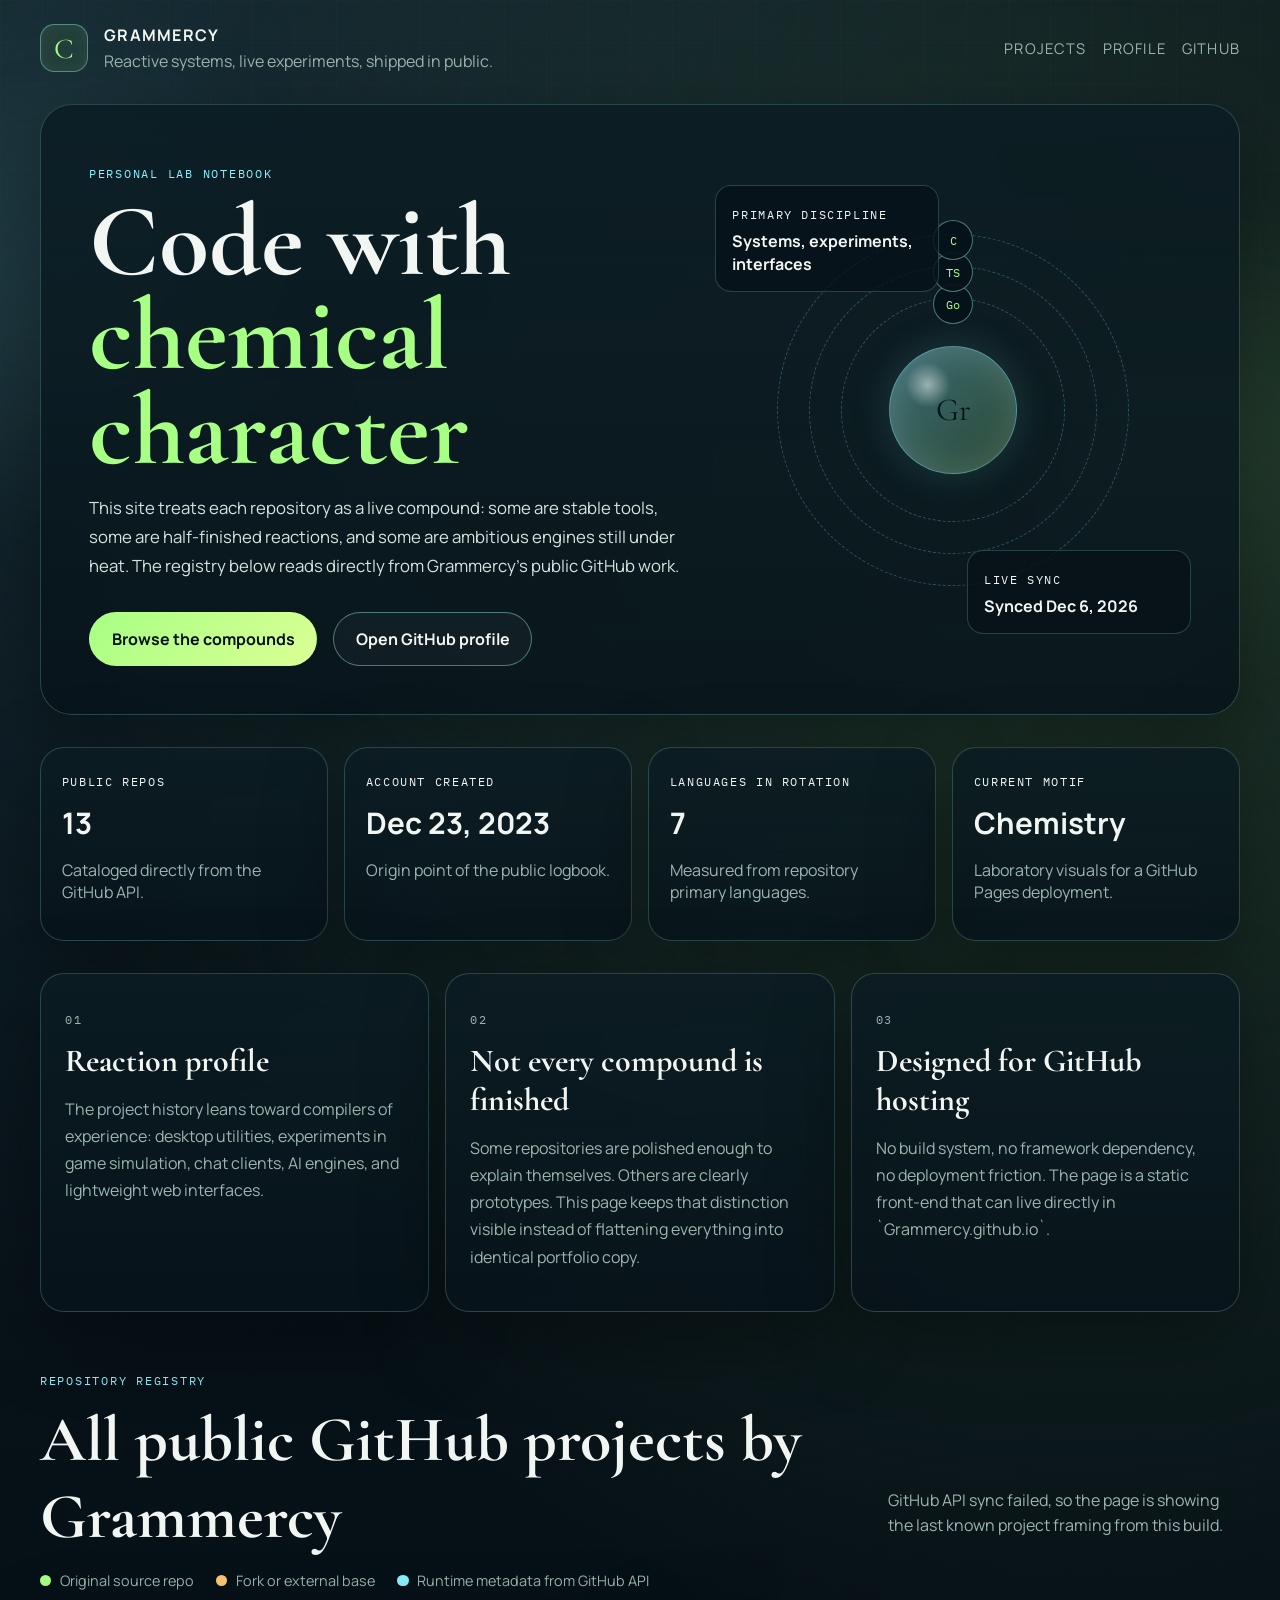
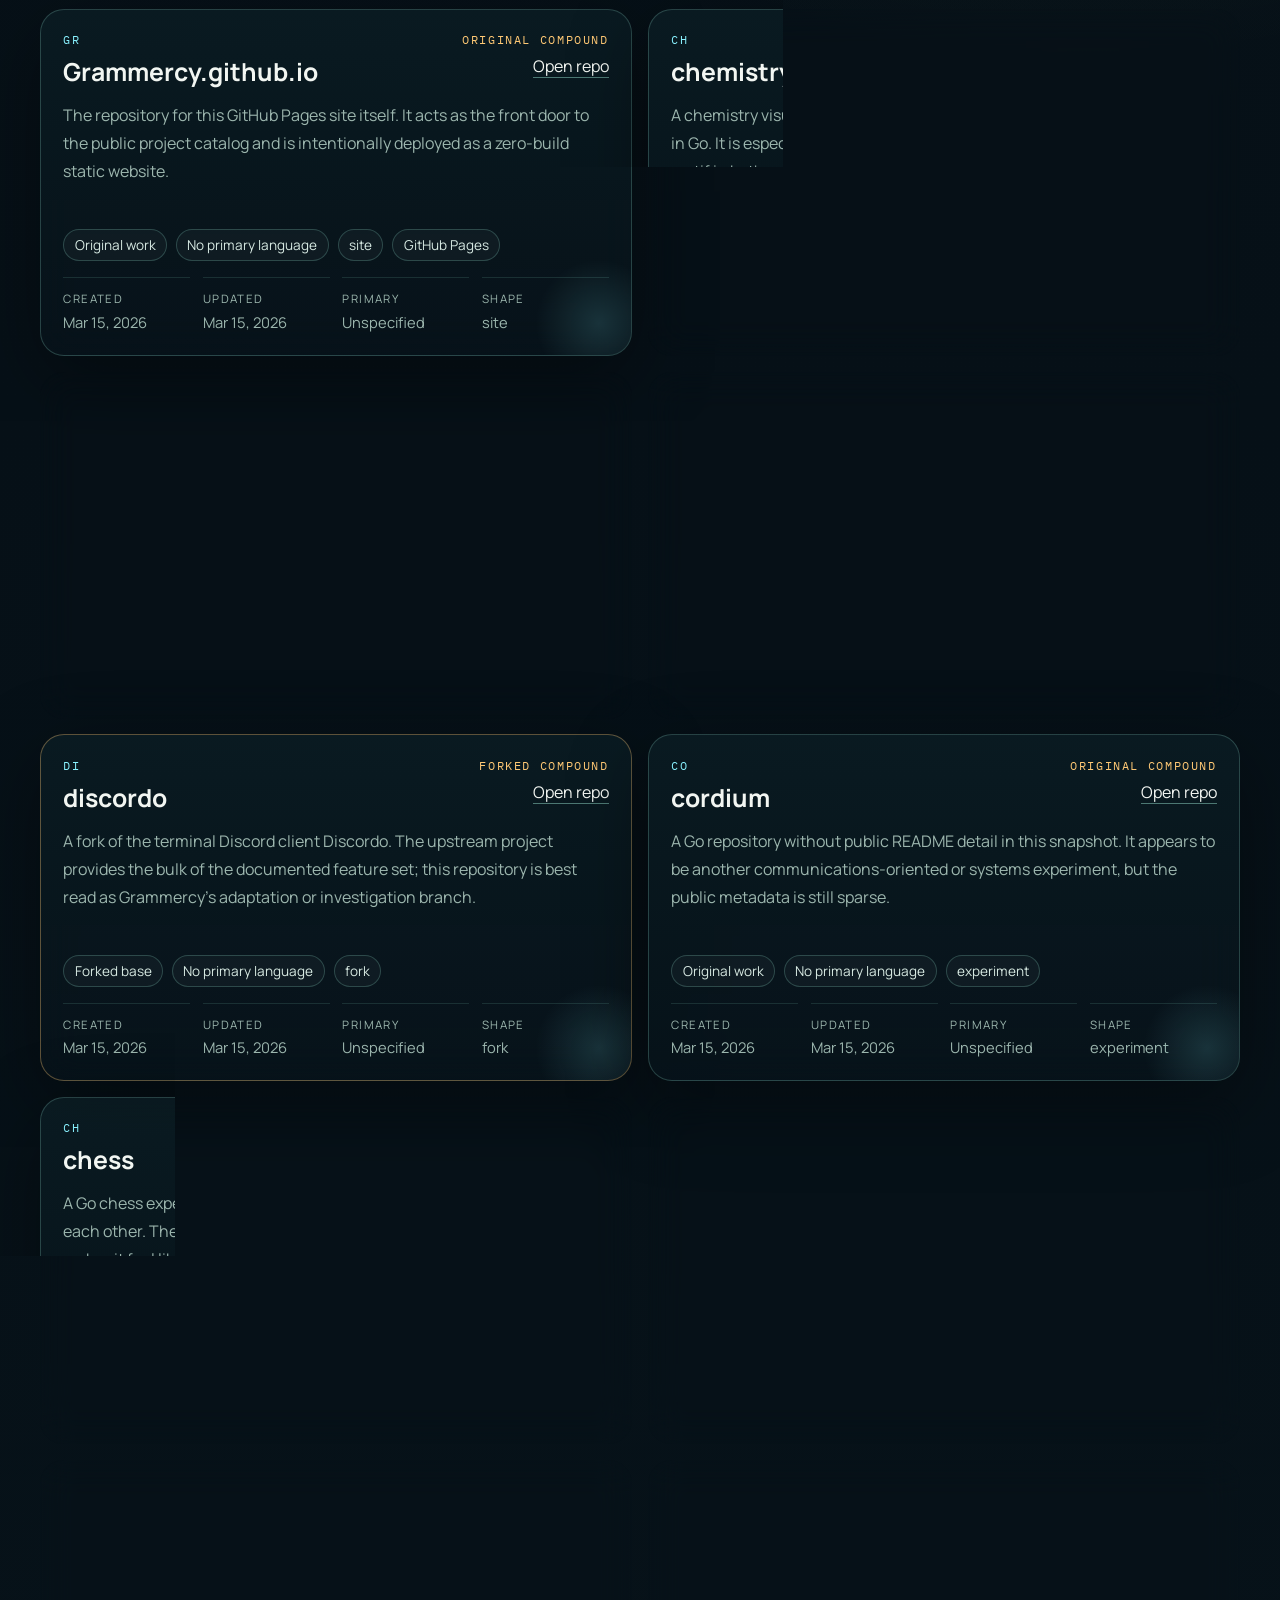
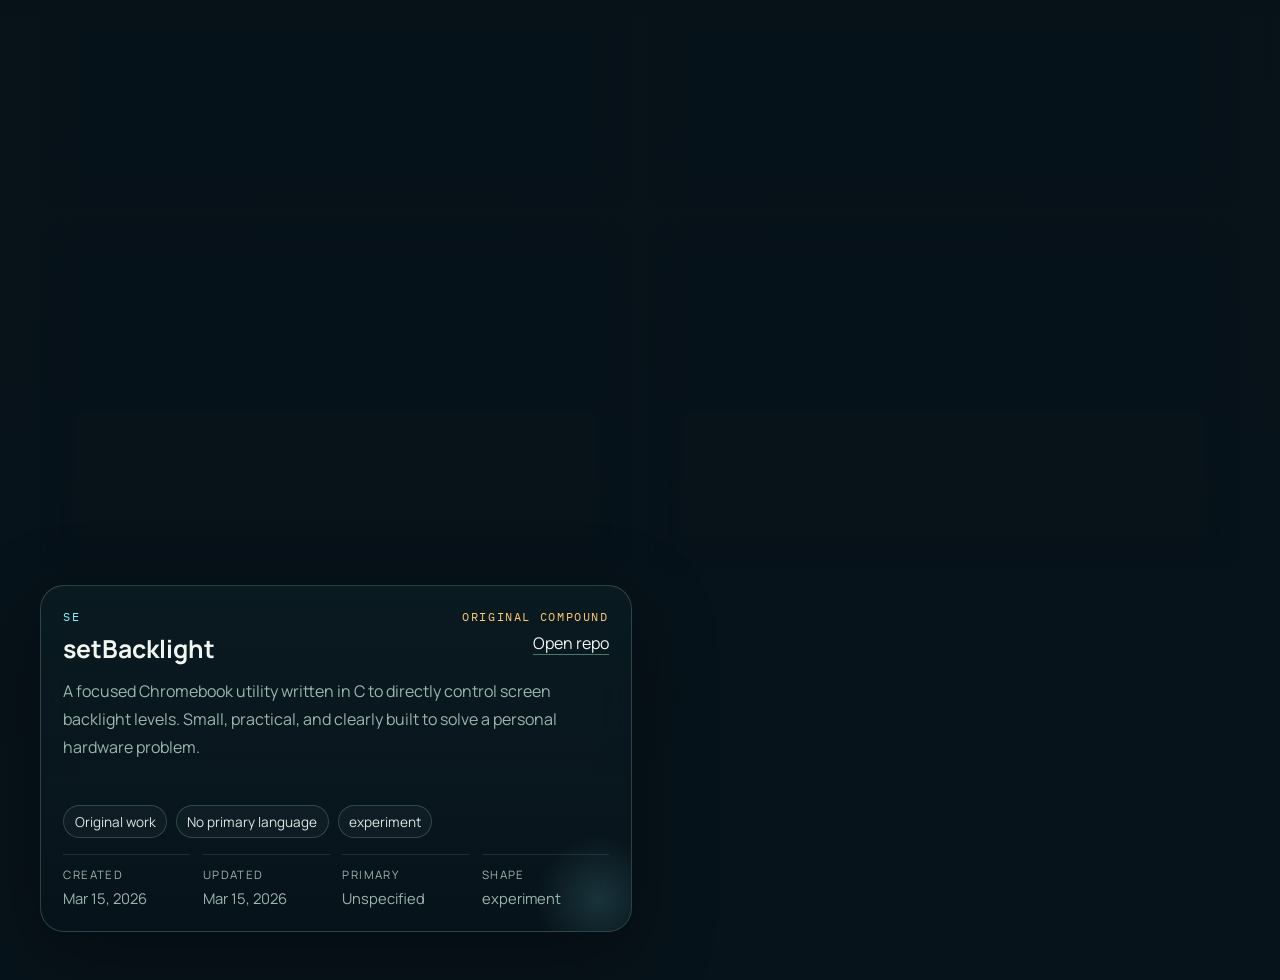
==== index.html @ 8d48e392 "Made website" ====
<!DOCTYPE html>
<html lang="en">
  <head>
    <meta charset="UTF-8" />
    <meta name="viewport" content="width=device-width, initial-scale=1.0" />
    <title>Grammercy | Reactive Systems</title>
    <meta
      name="description"
      content="A chemistry-inflected personal site for Grammercy, featuring a live catalog of public GitHub projects."
    />
    <link rel="preconnect" href="https://fonts.googleapis.com" />
    <link rel="preconnect" href="https://fonts.gstatic.com" crossorigin />
    <link
      href="https://fonts.googleapis.com/css2?family=Cormorant+Garamond:wght@500;600;700&family=IBM+Plex+Mono:wght@400;500;600&family=Manrope:wght@400;500;600;700;800&display=swap"
      rel="stylesheet"
    />
    <link rel="stylesheet" href="./styles.css" />
  </head>
  <body>
    <div class="page-shell">
      <div class="ambient ambient-a"></div>
      <div class="ambient ambient-b"></div>
      <div class="grid-overlay"></div>

      <header class="hero">
        <nav class="topbar" aria-label="Primary">
          <a class="brand" href="#top">
            <span class="brand-mark">C</span>
            <span class="brand-copy">
              <strong>Grammercy</strong>
              <span>Reactive systems, live experiments, shipped in public.</span>
            </span>
          </a>
          <div class="nav-links">
            <a href="#projects">Projects</a>
            <a href="#profile">Profile</a>
            <a href="https://github.com/Grammercy" target="_blank" rel="noreferrer">GitHub</a>
          </div>
        </nav>

        <section class="hero-panel" id="top">
          <div class="hero-copy">
            <p class="eyebrow">Personal Lab Notebook</p>
            <h1>
              Code with
              <span>chemical character</span>
            </h1>
            <p class="lede">
              This site treats each repository as a live compound: some are stable tools,
              some are half-finished reactions, and some are ambitious engines still under
              heat. The registry below reads directly from Grammercy’s public GitHub work.
            </p>
            <div class="hero-actions">
              <a class="button button-primary" href="#projects">Browse the compounds</a>
              <a
                class="button button-secondary"
                href="https://github.com/Grammercy"
                target="_blank"
                rel="noreferrer"
              >
                Open GitHub profile
              </a>
            </div>
          </div>

          <div class="hero-visual" aria-hidden="true">
            <div class="atom atom-core">Gr</div>
            <div class="orbit orbit-one"><span>Go</span></div>
            <div class="orbit orbit-two"><span>TS</span></div>
            <div class="orbit orbit-three"><span>C</span></div>
            <div class="float-card fc-one">
              <span class="float-label">Primary discipline</span>
              <strong>Systems, experiments, interfaces</strong>
            </div>
            <div class="float-card fc-two">
              <span class="float-label">Live sync</span>
              <strong id="sync-stamp">Querying GitHub…</strong>
            </div>
          </div>
        </section>
      </header>

      <main>
        <section class="metrics" id="profile" aria-label="Profile metrics">
          <article class="metric-card">
            <span class="metric-kicker">Public repos</span>
            <strong id="repo-count">--</strong>
            <p>Cataloged directly from the GitHub API.</p>
          </article>
          <article class="metric-card">
            <span class="metric-kicker">Account created</span>
            <strong id="created-at">--</strong>
            <p>Origin point of the public logbook.</p>
          </article>
          <article class="metric-card">
            <span class="metric-kicker">Languages in rotation</span>
            <strong id="language-count">--</strong>
            <p>Measured from repository primary languages.</p>
          </article>
          <article class="metric-card">
            <span class="metric-kicker">Current motif</span>
            <strong>Chemistry</strong>
            <p>Laboratory visuals for a GitHub Pages deployment.</p>
          </article>
        </section>

        <section class="story-grid" aria-label="Focus areas">
          <article class="story-card">
            <p class="story-index">01</p>
            <h2>Reaction profile</h2>
            <p>
              The project history leans toward compilers of experience: desktop utilities,
              experiments in game simulation, chat clients, AI engines, and lightweight web
              interfaces.
            </p>
          </article>
          <article class="story-card">
            <p class="story-index">02</p>
            <h2>Not every compound is finished</h2>
            <p>
              Some repositories are polished enough to explain themselves. Others are clearly
              prototypes. This page keeps that distinction visible instead of flattening
              everything into identical portfolio copy.
            </p>
          </article>
          <article class="story-card">
            <p class="story-index">03</p>
            <h2>Designed for GitHub hosting</h2>
            <p>
              No build system, no framework dependency, no deployment friction. The page is a
              static front-end that can live directly in `Grammercy.github.io`.
            </p>
          </article>
        </section>

        <section class="projects-section" id="projects">
          <div class="section-heading">
            <div>
              <p class="eyebrow">Repository Registry</p>
              <h2>All public GitHub projects by Grammercy</h2>
            </div>
            <p class="section-note" id="registry-note">
              Loading repository data from GitHub.
            </p>
          </div>

          <div class="legend" aria-label="Legend">
            <span><i class="dot dot-source"></i> Original source repo</span>
            <span><i class="dot dot-fork"></i> Fork or external base</span>
            <span><i class="dot dot-live"></i> Runtime metadata from GitHub API</span>
          </div>

          <div id="projects-grid" class="projects-grid" aria-live="polite">
            <article class="project-card loading-card">
              <p>Preparing the registry…</p>
            </article>
          </div>
        </section>
      </main>
    </div>

    <template id="project-card-template">
      <article class="project-card">
        <div class="project-topline">
          <span class="project-formula"></span>
          <span class="project-state"></span>
        </div>
        <div class="project-heading">
          <h3></h3>
          <a class="project-link" target="_blank" rel="noreferrer">Open repo</a>
        </div>
        <p class="project-description"></p>
        <div class="project-tags"></div>
        <dl class="project-meta">
          <div>
            <dt>Created</dt>
            <dd class="meta-created"></dd>
          </div>
          <div>
            <dt>Updated</dt>
            <dd class="meta-updated"></dd>
          </div>
          <div>
            <dt>Primary</dt>
            <dd class="meta-language"></dd>
          </div>
          <div>
            <dt>Shape</dt>
            <dd class="meta-kind"></dd>
          </div>
        </dl>
      </article>
    </template>

    <script src="./script.js"></script>
  </body>
</html>
---- styles.css ----
:root {
  --bg: #07131a;
  --bg-soft: rgba(10, 28, 36, 0.86);
  --panel: rgba(7, 19, 26, 0.78);
  --panel-strong: rgba(11, 28, 35, 0.94);
  --line: rgba(144, 216, 199, 0.24);
  --line-strong: rgba(144, 216, 199, 0.5);
  --text: #f2f6f2;
  --muted: #9cb6ae;
  --acid: #a7ff84;
  --cyan: #89f2ff;
  --amber: #ffc975;
  --rose: #ff9d9d;
  --shadow: 0 24px 80px rgba(0, 0, 0, 0.36);
}

*,
*::before,
*::after {
  box-sizing: border-box;
}

html {
  scroll-behavior: smooth;
}

body {
  margin: 0;
  min-height: 100vh;
  background:
    radial-gradient(circle at top left, rgba(137, 242, 255, 0.12), transparent 32%),
    radial-gradient(circle at 85% 15%, rgba(167, 255, 132, 0.14), transparent 28%),
    linear-gradient(180deg, #081219 0%, #061017 48%, #07131a 100%);
  color: var(--text);
  font-family: "Manrope", sans-serif;
}

a {
  color: inherit;
  text-decoration: none;
}

.page-shell {
  position: relative;
  overflow: hidden;
}

.ambient {
  position: fixed;
  inset: auto;
  border-radius: 999px;
  filter: blur(80px);
  pointer-events: none;
  opacity: 0.5;
}

.ambient-a {
  top: 6rem;
  left: -8rem;
  width: 22rem;
  height: 22rem;
  background: rgba(137, 242, 255, 0.18);
}

.ambient-b {
  top: 18rem;
  right: -6rem;
  width: 18rem;
  height: 18rem;
  background: rgba(167, 255, 132, 0.16);
}

.grid-overlay {
  position: fixed;
  inset: 0;
  background-image:
    linear-gradient(rgba(156, 182, 174, 0.06) 1px, transparent 1px),
    linear-gradient(90deg, rgba(156, 182, 174, 0.06) 1px, transparent 1px);
  background-size: 42px 42px;
  mask-image: linear-gradient(180deg, rgba(0, 0, 0, 0.35), transparent 95%);
  pointer-events: none;
}

.hero,
main {
  width: min(1200px, calc(100% - 2rem));
  margin: 0 auto;
  position: relative;
  z-index: 1;
}

.topbar {
  display: flex;
  justify-content: space-between;
  align-items: center;
  gap: 1rem;
  padding: 1.5rem 0 1rem;
}

.brand {
  display: inline-flex;
  align-items: center;
  gap: 1rem;
}

.brand-mark {
  width: 3rem;
  height: 3rem;
  border: 1px solid var(--line-strong);
  border-radius: 0.9rem;
  display: grid;
  place-items: center;
  font-family: "Cormorant Garamond", serif;
  font-size: 1.8rem;
  color: var(--acid);
  background: rgba(167, 255, 132, 0.08);
  box-shadow: inset 0 0 18px rgba(167, 255, 132, 0.06);
}

.brand-copy {
  display: grid;
  gap: 0.2rem;
}

.brand-copy strong {
  font-size: 1rem;
  letter-spacing: 0.08em;
  text-transform: uppercase;
}

.brand-copy span:last-child,
.nav-links a,
.metric-card p,
.story-card p,
.section-note,
.legend,
.project-description,
.project-meta dt,
.project-meta dd {
  color: var(--muted);
}

.nav-links {
  display: flex;
  gap: 1rem;
  flex-wrap: wrap;
}

.nav-links a {
  font-size: 0.92rem;
  letter-spacing: 0.08em;
  text-transform: uppercase;
}

.hero-panel,
.metric-card,
.story-card,
.project-card {
  border: 1px solid var(--line);
  background: linear-gradient(180deg, rgba(11, 28, 35, 0.86), rgba(7, 19, 26, 0.82));
  box-shadow: var(--shadow);
  backdrop-filter: blur(18px);
}

.hero-panel {
  display: grid;
  grid-template-columns: 1.25fr 1fr;
  gap: 2rem;
  padding: 3rem;
  border-radius: 2rem;
  margin: 1rem 0 2rem;
}

.eyebrow,
.metric-kicker,
.story-index,
.project-state,
.project-formula,
.float-label {
  font-family: "IBM Plex Mono", monospace;
  letter-spacing: 0.14em;
  text-transform: uppercase;
}

.eyebrow {
  color: var(--cyan);
  font-size: 0.78rem;
}

.hero-copy h1,
.section-heading h2,
.story-card h2 {
  font-family: "Cormorant Garamond", serif;
}

.hero-copy h1 {
  font-size: clamp(3.6rem, 8vw, 6.5rem);
  line-height: 0.92;
  margin: 0.8rem 0 1.1rem;
  max-width: 10ch;
}

.hero-copy h1 span {
  color: var(--acid);
}

.lede {
  max-width: 62ch;
  font-size: 1.05rem;
  line-height: 1.7;
  color: #d5e4dd;
}

.hero-actions {
  display: flex;
  gap: 1rem;
  flex-wrap: wrap;
  margin-top: 2rem;
}

.button {
  padding: 0.95rem 1.35rem;
  border-radius: 999px;
  border: 1px solid transparent;
  font-weight: 700;
  transition: transform 160ms ease, border-color 160ms ease, background 160ms ease;
}

.button:hover,
.button:focus-visible {
  transform: translateY(-2px);
}

.button-primary {
  background: linear-gradient(135deg, var(--acid), #dbff95);
  color: #081119;
}

.button-secondary {
  border-color: var(--line-strong);
  background: rgba(255, 255, 255, 0.03);
}

.hero-visual {
  position: relative;
  min-height: 28rem;
  display: grid;
  place-items: center;
}

.atom-core,
.orbit,
.float-card {
  position: absolute;
}

.atom-core {
  width: 8rem;
  height: 8rem;
  border-radius: 50%;
  display: grid;
  place-items: center;
  background:
    radial-gradient(circle at 30% 30%, rgba(255, 255, 255, 0.5), transparent 18%),
    linear-gradient(135deg, rgba(137, 242, 255, 0.38), rgba(167, 255, 132, 0.2));
  border: 1px solid rgba(137, 242, 255, 0.38);
  font-size: 2rem;
  font-family: "Cormorant Garamond", serif;
  color: #07131a;
  box-shadow:
    0 0 40px rgba(137, 242, 255, 0.15),
    inset 0 0 35px rgba(255, 255, 255, 0.15);
}

.orbit {
  border: 1px dashed rgba(137, 242, 255, 0.28);
  border-radius: 50%;
  animation: spin 22s linear infinite;
}

.orbit span {
  position: absolute;
  top: -0.9rem;
  left: 50%;
  transform: translateX(-50%);
  width: 2.5rem;
  height: 2.5rem;
  display: grid;
  place-items: center;
  border-radius: 50%;
  background: rgba(7, 19, 26, 0.92);
  border: 1px solid var(--line-strong);
  color: var(--acid);
  font-family: "IBM Plex Mono", monospace;
  font-size: 0.75rem;
}

.orbit-one {
  width: 14rem;
  height: 14rem;
}

.orbit-two {
  width: 18rem;
  height: 18rem;
  animation-direction: reverse;
}

.orbit-three {
  width: 22rem;
  height: 22rem;
}

.float-card {
  width: 14rem;
  padding: 1rem;
  border-radius: 1rem;
  background: rgba(8, 18, 25, 0.8);
  border: 1px solid var(--line);
}

.float-card strong {
  display: block;
  margin-top: 0.4rem;
  line-height: 1.4;
}

.fc-one {
  left: 0;
  top: 2rem;
}

.fc-two {
  right: 0;
  bottom: 2rem;
}

.metrics,
.story-grid,
.projects-grid {
  display: grid;
  gap: 1rem;
}

.metrics {
  grid-template-columns: repeat(4, minmax(0, 1fr));
  margin: 1.5rem 0;
}

.metric-card,
.story-card,
.project-card {
  border-radius: 1.5rem;
}

.metric-card {
  padding: 1.3rem;
}

.metric-kicker,
.story-index,
.project-state,
.project-formula,
.float-label {
  font-size: 0.72rem;
}

.metric-card strong {
  display: block;
  margin: 0.7rem 0;
  font-size: 1.85rem;
  color: var(--text);
}

.story-grid {
  grid-template-columns: repeat(3, minmax(0, 1fr));
  margin: 2rem 0 3rem;
}

.story-card {
  padding: 1.5rem;
}

.story-card h2 {
  font-size: 2rem;
  margin: 0.5rem 0 0.8rem;
}

.story-card p {
  line-height: 1.7;
}

.section-heading {
  display: flex;
  justify-content: space-between;
  gap: 1rem;
  align-items: end;
  margin-bottom: 1rem;
}

.section-heading h2 {
  margin: 0.2rem 0 0;
  font-size: clamp(2.4rem, 5vw, 4rem);
}

.section-note {
  max-width: 22rem;
  line-height: 1.6;
}

.legend {
  display: flex;
  flex-wrap: wrap;
  gap: 1rem 1.4rem;
  font-size: 0.9rem;
  margin-bottom: 1.2rem;
}

.dot {
  display: inline-block;
  width: 0.7rem;
  height: 0.7rem;
  border-radius: 50%;
  margin-right: 0.35rem;
}

.dot-source {
  background: var(--acid);
}

.dot-fork {
  background: var(--amber);
}

.dot-live {
  background: var(--cyan);
}

.projects-grid {
  grid-template-columns: repeat(2, minmax(0, 1fr));
  margin-bottom: 3rem;
}

.project-card {
  padding: 1.4rem;
  position: relative;
  overflow: hidden;
}

.project-card::after {
  content: "";
  position: absolute;
  inset: auto -2rem -2rem auto;
  width: 8rem;
  height: 8rem;
  border-radius: 50%;
  background: radial-gradient(circle, rgba(137, 242, 255, 0.14), transparent 70%);
  pointer-events: none;
}

.project-topline,
.project-heading {
  display: flex;
  justify-content: space-between;
  gap: 1rem;
  align-items: center;
}

.project-formula {
  color: var(--cyan);
}

.project-state {
  color: var(--amber);
}

.project-heading {
  align-items: start;
  margin: 0.5rem 0 0.8rem;
}

.project-heading h3 {
  margin: 0;
  font-size: 1.55rem;
}

.project-link {
  border-bottom: 1px solid var(--line-strong);
  white-space: nowrap;
}

.project-description {
  line-height: 1.75;
  margin: 0 0 1rem;
  min-height: 7rem;
}

.project-tags {
  display: flex;
  flex-wrap: wrap;
  gap: 0.55rem;
  margin-bottom: 1rem;
}

.project-tags span {
  padding: 0.38rem 0.65rem;
  border-radius: 999px;
  border: 1px solid var(--line);
  background: rgba(255, 255, 255, 0.03);
  font-size: 0.85rem;
  color: #d7e9e2;
}

.project-meta {
  display: grid;
  grid-template-columns: repeat(4, minmax(0, 1fr));
  gap: 0.8rem;
  margin: 0;
}

.project-meta div {
  padding-top: 0.8rem;
  border-top: 1px solid rgba(144, 216, 199, 0.14);
}

.project-meta dt {
  font-size: 0.72rem;
  text-transform: uppercase;
  letter-spacing: 0.12em;
  margin-bottom: 0.35rem;
}

.project-meta dd {
  margin: 0;
  font-size: 0.92rem;
  line-height: 1.4;
}

.loading-card {
  display: grid;
  place-items: center;
  min-height: 15rem;
  text-align: center;
}

@keyframes spin {
  from {
    transform: rotate(0deg);
  }
  to {
    transform: rotate(360deg);
  }
}

@media (max-width: 1080px) {
  .hero-panel,
  .metrics,
  .story-grid,
  .projects-grid {
    grid-template-columns: 1fr;
  }

  .hero-panel {
    padding: 2rem;
  }

  .hero-visual {
    min-height: 24rem;
  }
}

@media (max-width: 720px) {
  .topbar,
  .section-heading,
  .project-topline,
  .project-heading {
    flex-direction: column;
    align-items: start;
  }

  .hero,
  main {
    width: min(100% - 1rem, 1200px);
  }

  .hero-copy h1 {
    font-size: clamp(3rem, 18vw, 4.4rem);
  }

  .hero-panel {
    padding: 1.2rem;
    border-radius: 1.4rem;
  }

  .hero-visual {
    min-height: 20rem;
  }

  .orbit-three {
    width: 18rem;
    height: 18rem;
  }

  .float-card {
    position: static;
    width: 100%;
    margin-top: 0.75rem;
  }

  .project-description {
    min-height: auto;
  }

  .project-meta {
    grid-template-columns: repeat(2, minmax(0, 1fr));
  }
}
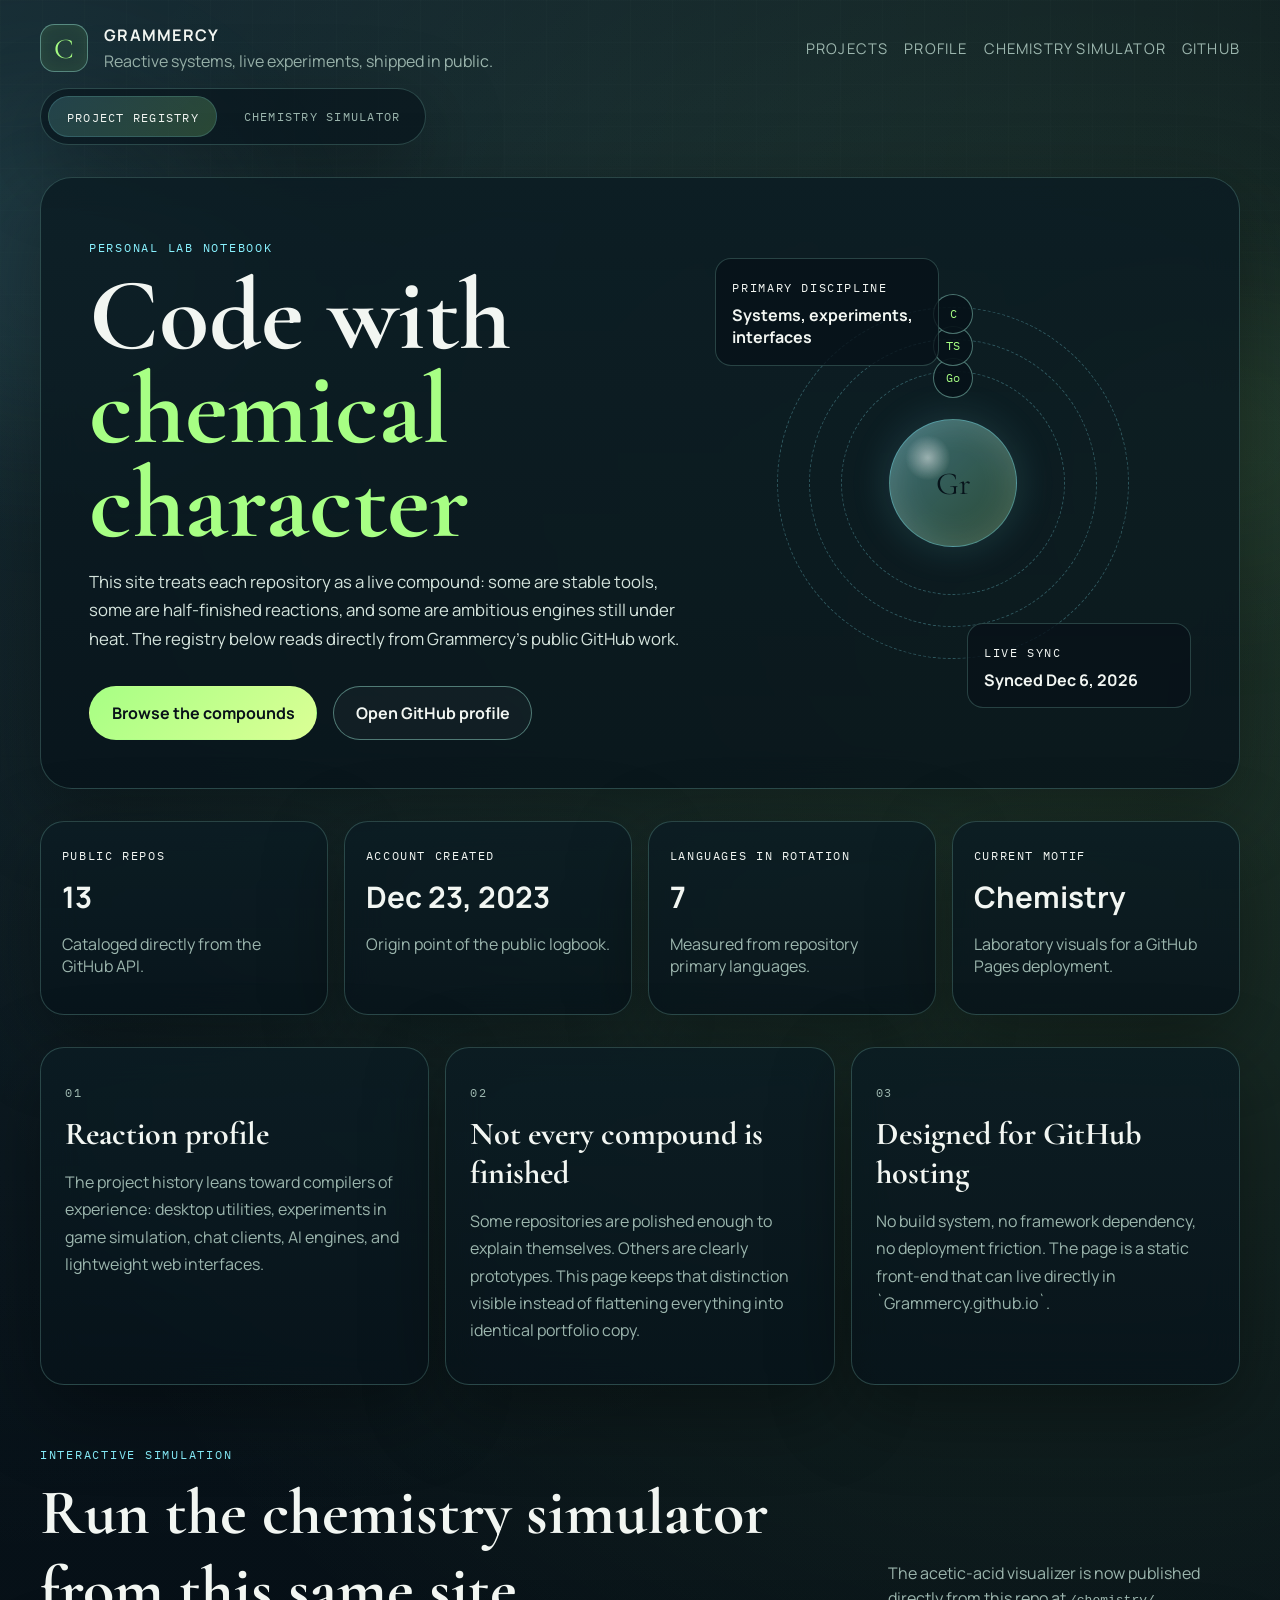
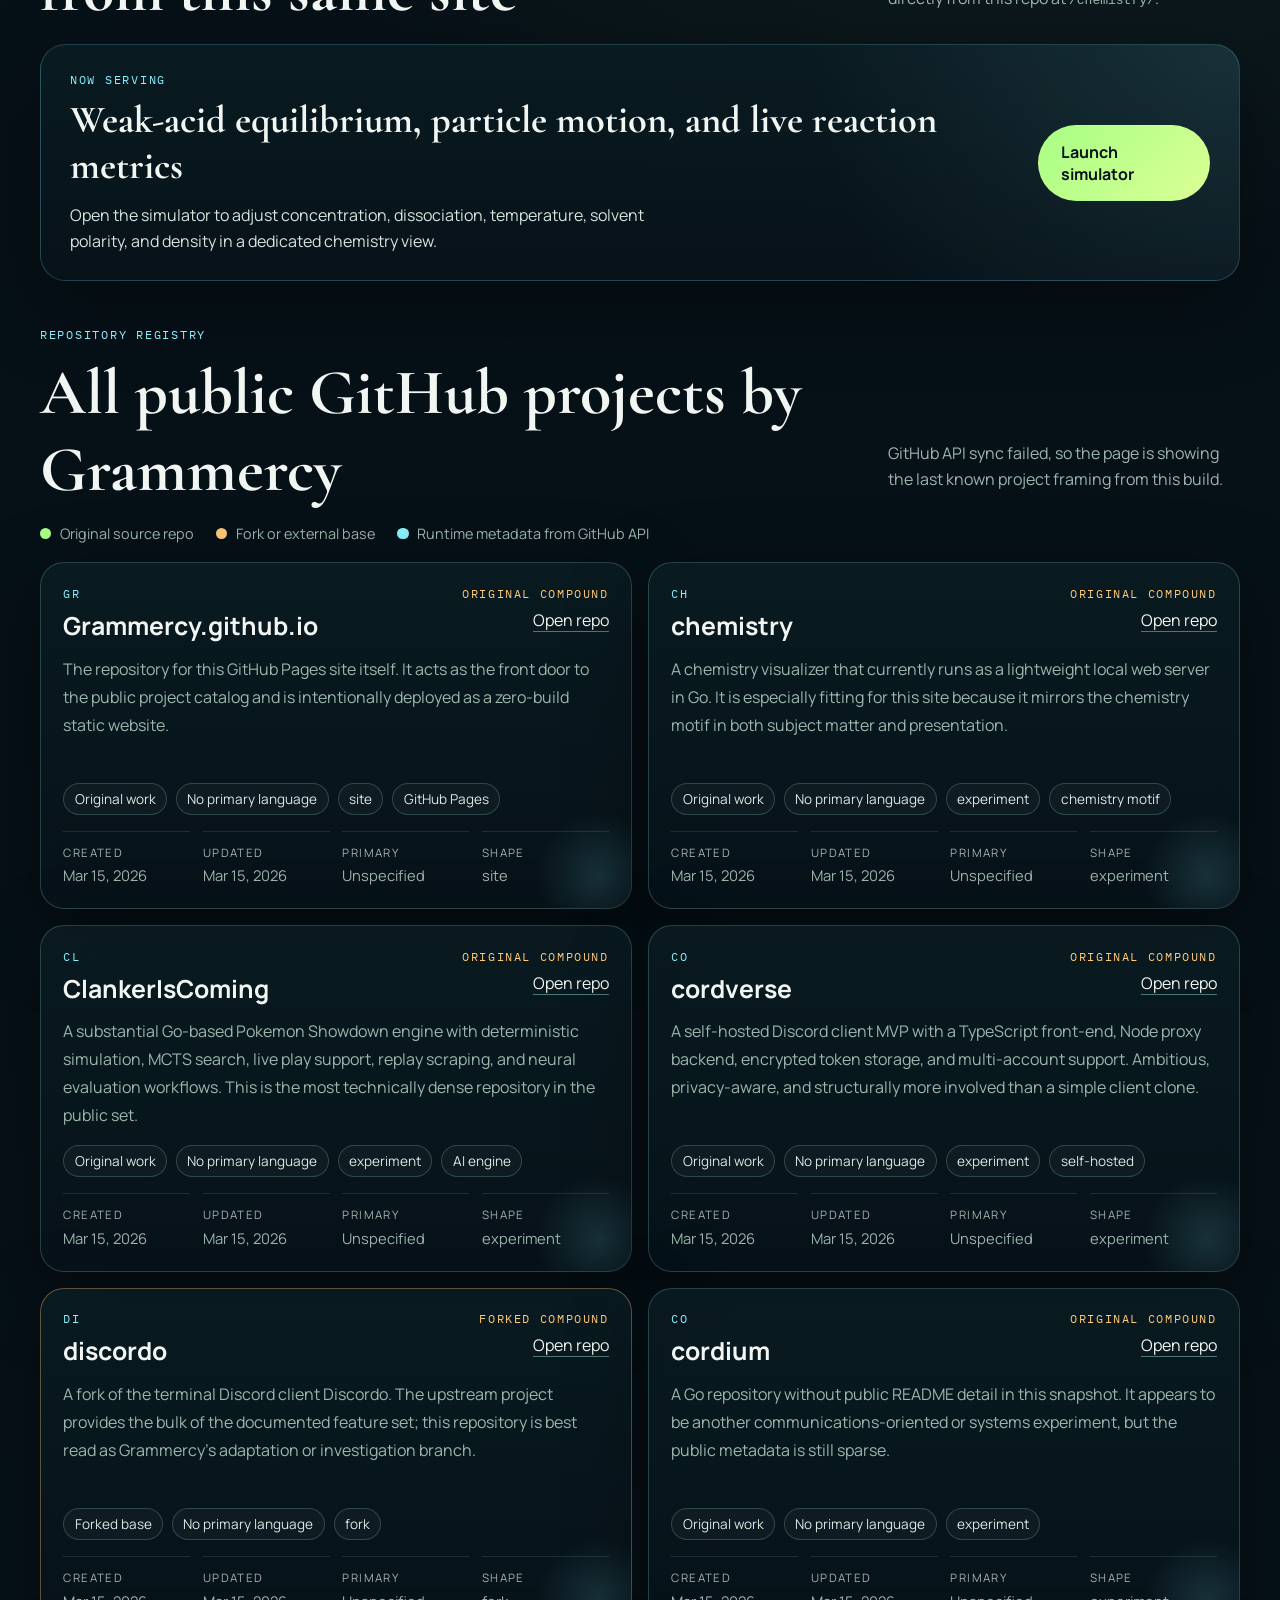
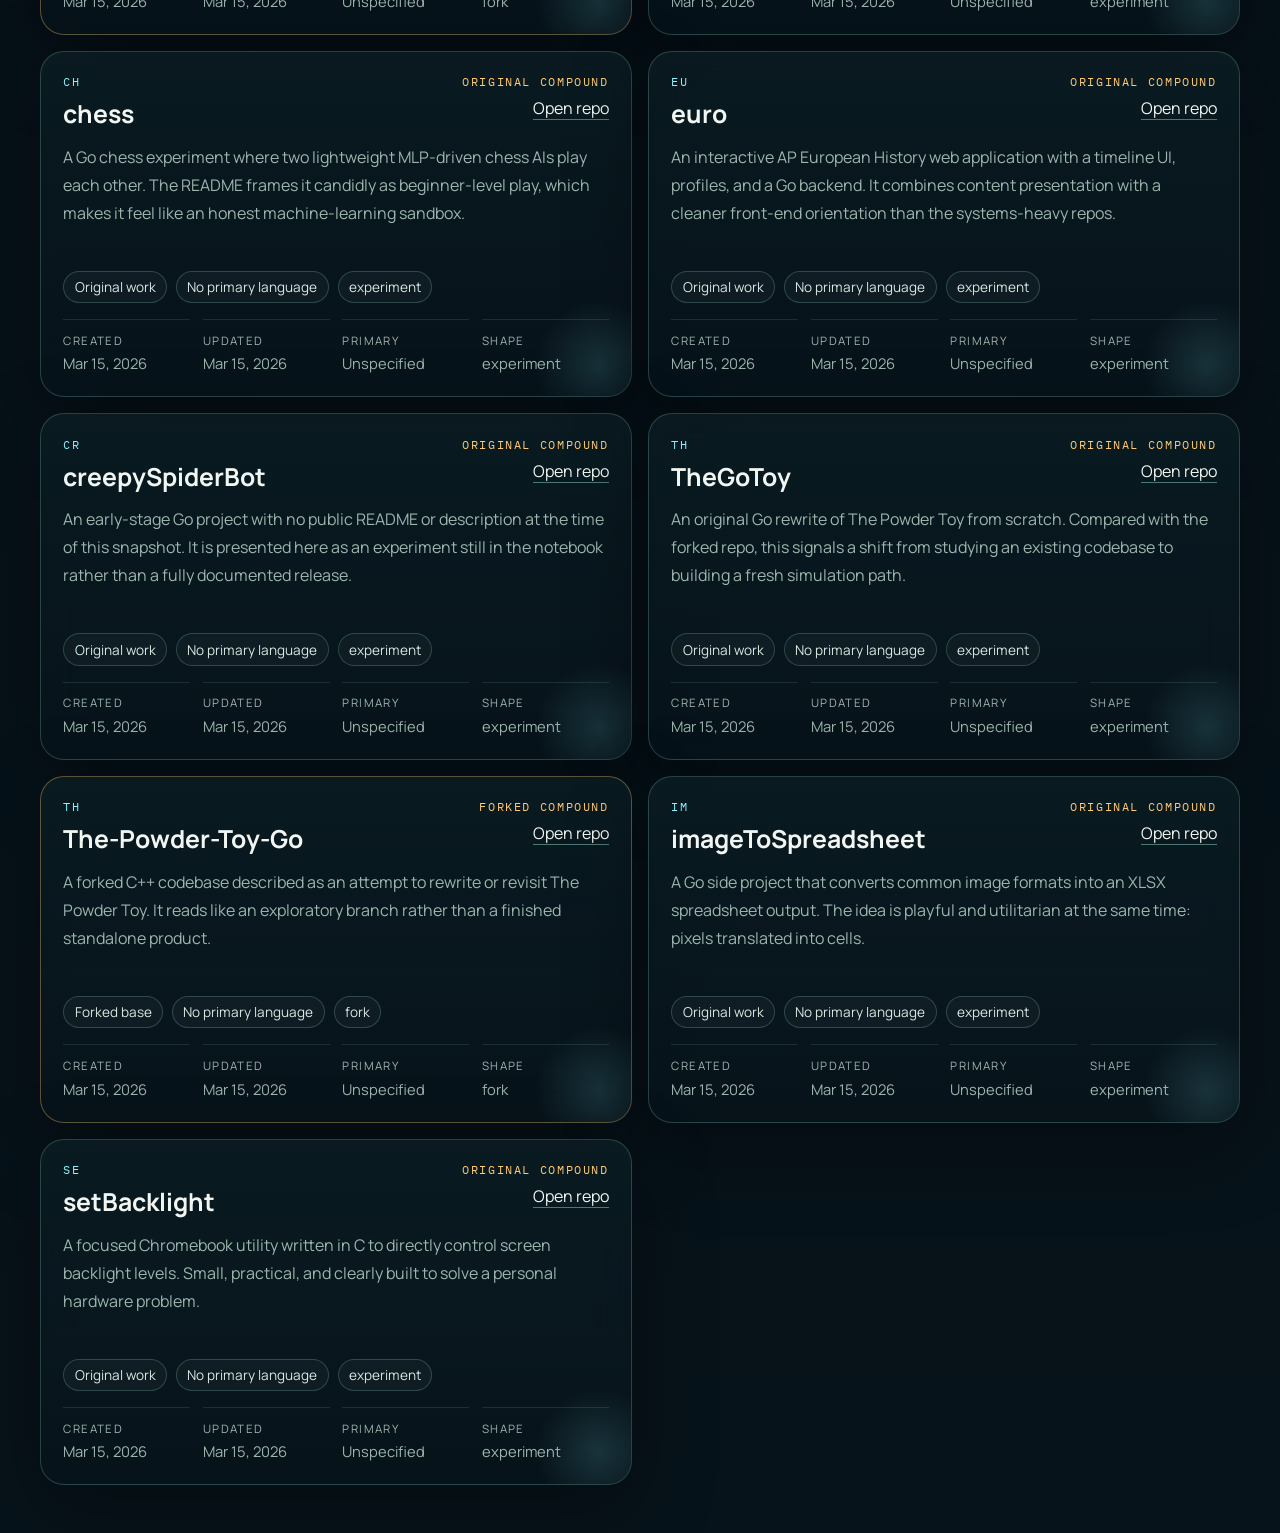
==== commit e1f343d8: "Add chemistry simulator tab and static route" ====
--- a/index.html
+++ b/index.html
@@ -34,9 +34,15 @@
           <div class="nav-links">
             <a href="#projects">Projects</a>
             <a href="#profile">Profile</a>
+            <a href="./chemistry/">Chemistry Simulator</a>
             <a href="https://github.com/Grammercy" target="_blank" rel="noreferrer">GitHub</a>
           </div>
         </nav>
+
+        <div class="site-tabs" role="tablist" aria-label="Site sections">
+          <a class="site-tab is-active" href="./" aria-current="page">Project Registry</a>
+          <a class="site-tab" href="./chemistry/">Chemistry Simulator</a>
+        </div>
 
         <section class="hero-panel" id="top">
           <div class="hero-copy">
@@ -130,6 +136,31 @@
               No build system, no framework dependency, no deployment friction. The page is a
               static front-end that can live directly in `Grammercy.github.io`.
             </p>
+          </article>
+        </section>
+
+        <section class="simulator-promo" aria-label="Chemistry simulator">
+          <div class="section-heading">
+            <div>
+              <p class="eyebrow">Interactive Simulation</p>
+              <h2>Run the chemistry simulator from this same site</h2>
+            </div>
+            <p class="section-note">
+              The acetic-acid visualizer is now published directly from this repo at
+              <code>/chemistry/</code>.
+            </p>
+          </div>
+
+          <article class="simulator-card">
+            <div>
+              <p class="simulator-kicker">Now serving</p>
+              <h3>Weak-acid equilibrium, particle motion, and live reaction metrics</h3>
+              <p>
+                Open the simulator to adjust concentration, dissociation, temperature,
+                solvent polarity, and density in a dedicated chemistry view.
+              </p>
+            </div>
+            <a class="button button-primary" href="./chemistry/">Launch simulator</a>
           </article>
         </section>
 
--- a/styles.css
+++ b/styles.css
@@ -97,6 +97,40 @@
   padding: 1.5rem 0 1rem;
 }
 
+.site-tabs {
+  display: inline-flex;
+  gap: 0.55rem;
+  margin: 0 0 1rem;
+  padding: 0.45rem;
+  border-radius: 999px;
+  border: 1px solid var(--line);
+  background: rgba(7, 19, 26, 0.66);
+  box-shadow: var(--shadow);
+}
+
+.site-tab {
+  padding: 0.72rem 1.1rem;
+  border-radius: 999px;
+  font-family: "IBM Plex Mono", monospace;
+  font-size: 0.78rem;
+  letter-spacing: 0.1em;
+  text-transform: uppercase;
+  color: var(--muted);
+  transition: background 160ms ease, color 160ms ease, transform 160ms ease;
+}
+
+.site-tab:hover,
+.site-tab:focus-visible {
+  color: var(--text);
+  transform: translateY(-1px);
+}
+
+.site-tab.is-active {
+  background: linear-gradient(135deg, rgba(137, 242, 255, 0.18), rgba(167, 255, 132, 0.2));
+  color: var(--text);
+  border: 1px solid rgba(137, 242, 255, 0.16);
+}
+
 .brand {
   display: inline-flex;
   align-items: center;
@@ -377,6 +411,46 @@
   margin: 2rem 0 3rem;
 }
 
+.simulator-promo {
+  margin: 0 0 2rem;
+}
+
+.simulator-card {
+  display: flex;
+  align-items: center;
+  justify-content: space-between;
+  gap: 1.5rem;
+  padding: 1.6rem 1.8rem;
+  border-radius: 1.6rem;
+  border: 1px solid rgba(137, 242, 255, 0.2);
+  background:
+    radial-gradient(circle at top right, rgba(137, 242, 255, 0.1), transparent 35%),
+    linear-gradient(180deg, rgba(11, 28, 35, 0.88), rgba(7, 19, 26, 0.82));
+  box-shadow: var(--shadow);
+}
+
+.simulator-kicker {
+  margin: 0 0 0.65rem;
+  font-family: "IBM Plex Mono", monospace;
+  font-size: 0.78rem;
+  letter-spacing: 0.14em;
+  text-transform: uppercase;
+  color: var(--cyan);
+}
+
+.simulator-card h3 {
+  margin: 0;
+  font-family: "Cormorant Garamond", serif;
+  font-size: clamp(1.8rem, 3vw, 2.6rem);
+}
+
+.simulator-card p:last-child {
+  margin: 0.8rem 0 0;
+  max-width: 58ch;
+  color: #d5e4dd;
+  line-height: 1.65;
+}
+
 .story-card {
   padding: 1.5rem;
 }
@@ -567,6 +641,11 @@
   .hero-visual {
     min-height: 24rem;
   }
+
+  .simulator-card {
+    flex-direction: column;
+    align-items: flex-start;
+  }
 }
 
 @media (max-width: 720px) {
@@ -583,6 +662,10 @@
     width: min(100% - 1rem, 1200px);
   }
 
+  .topbar {
+    padding-top: 1rem;
+  }
+
   .hero-copy h1 {
     font-size: clamp(3rem, 18vw, 4.4rem);
   }
@@ -614,4 +697,14 @@
   .project-meta {
     grid-template-columns: repeat(2, minmax(0, 1fr));
   }
-}
+
+  .site-tabs {
+    width: 100%;
+    display: grid;
+    grid-template-columns: 1fr 1fr;
+  }
+
+  .site-tab {
+    text-align: center;
+  }
+}
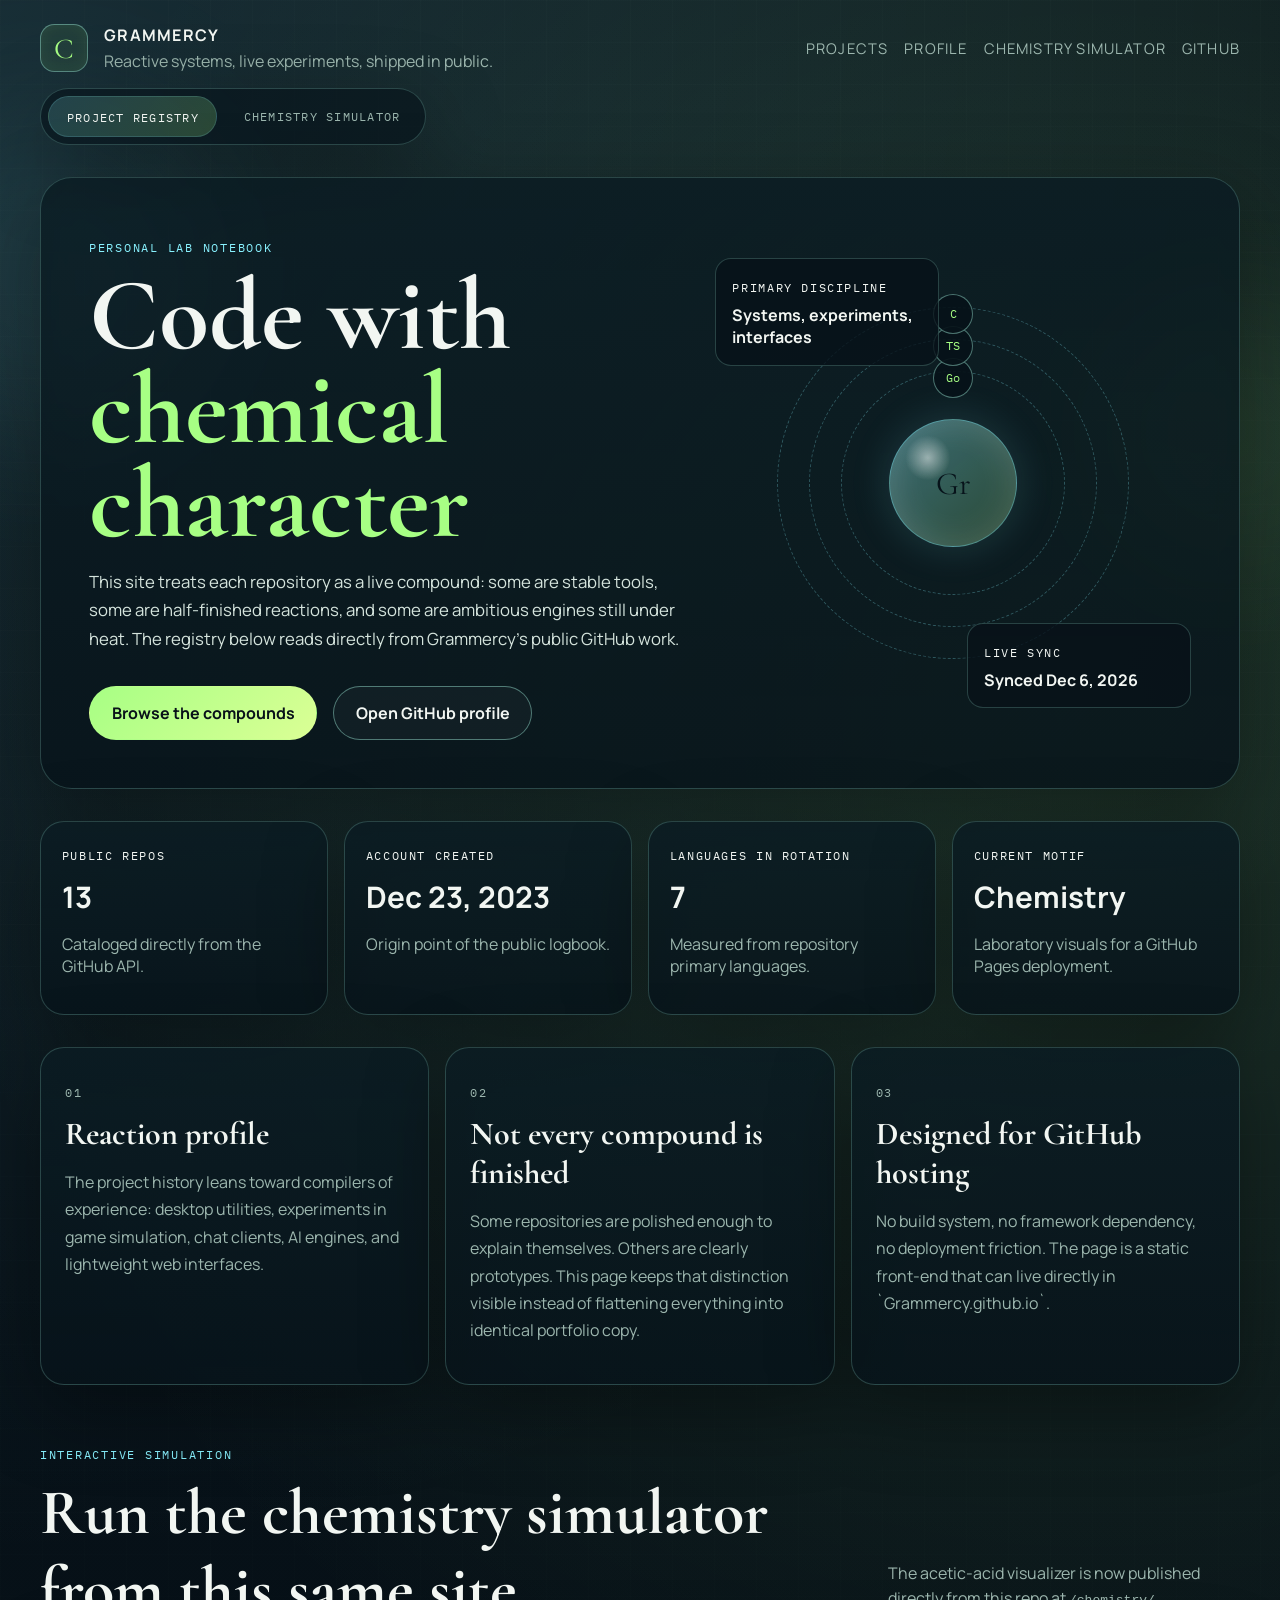
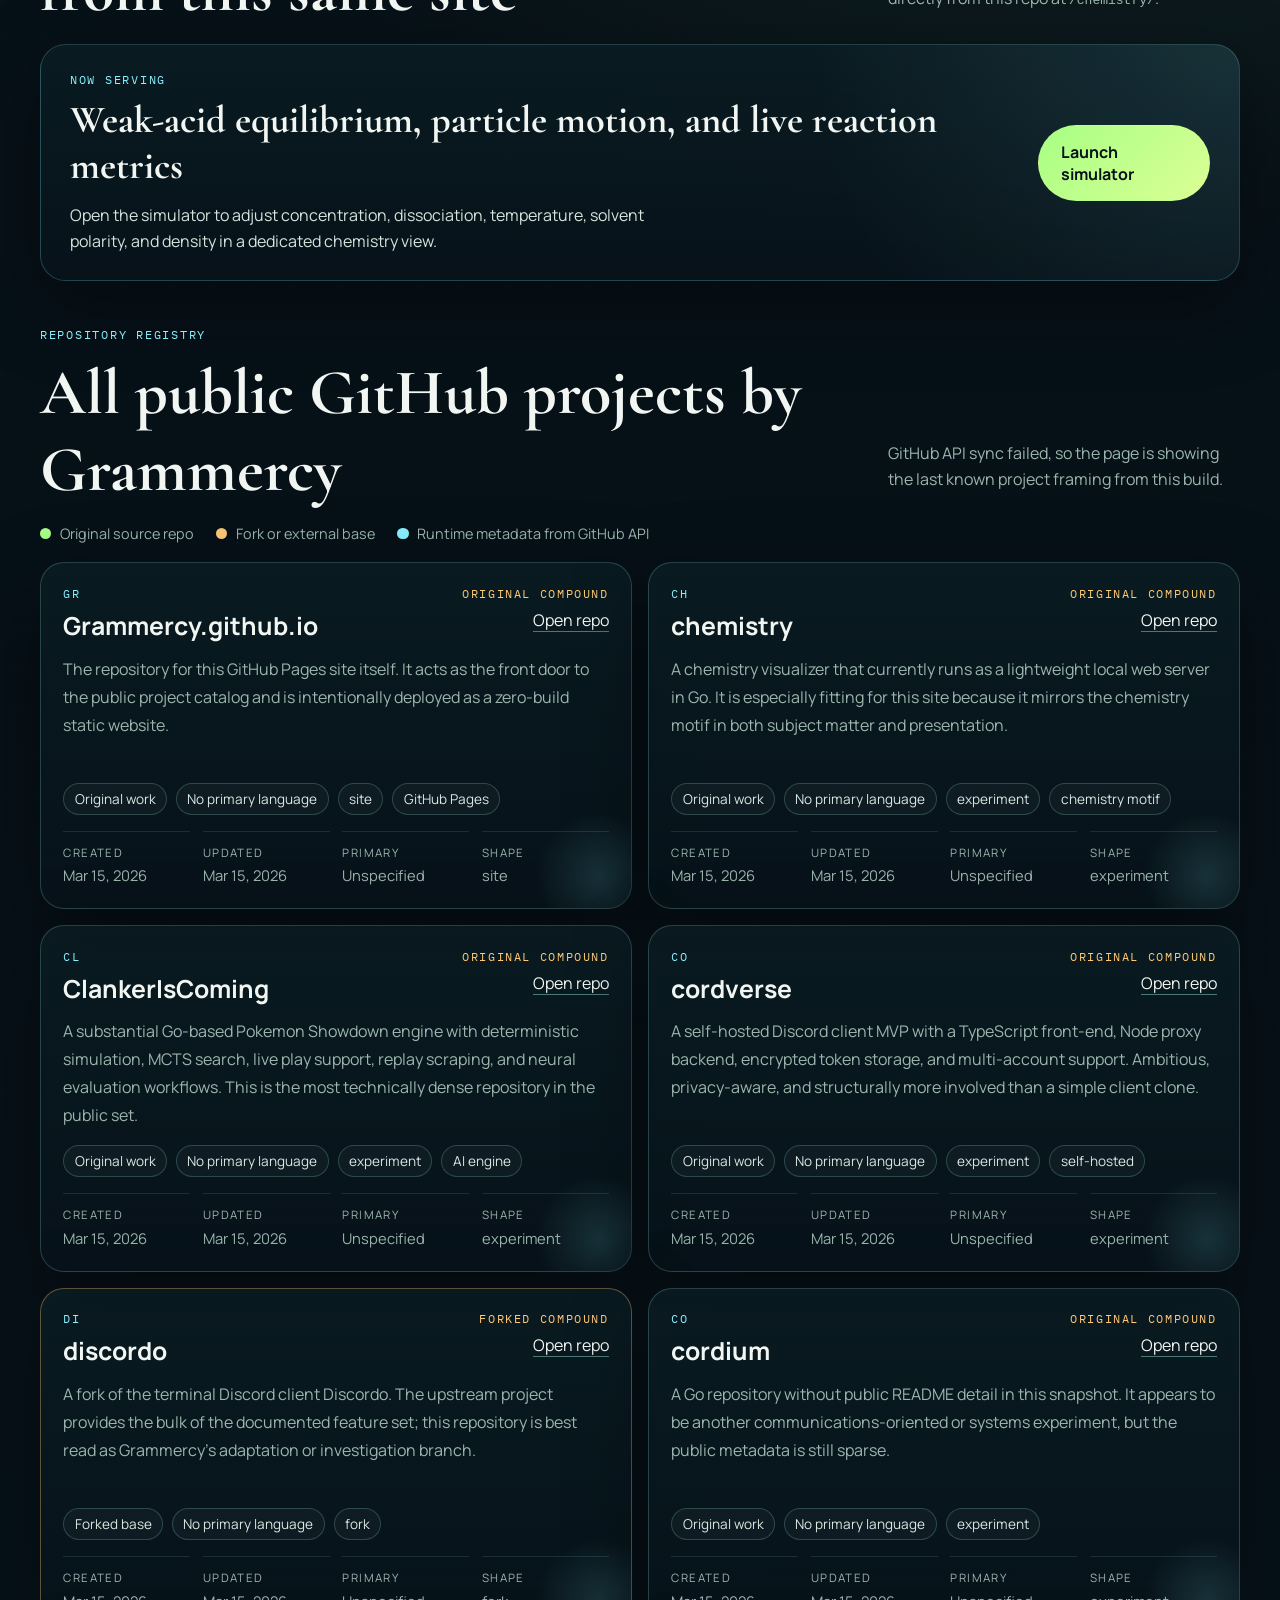
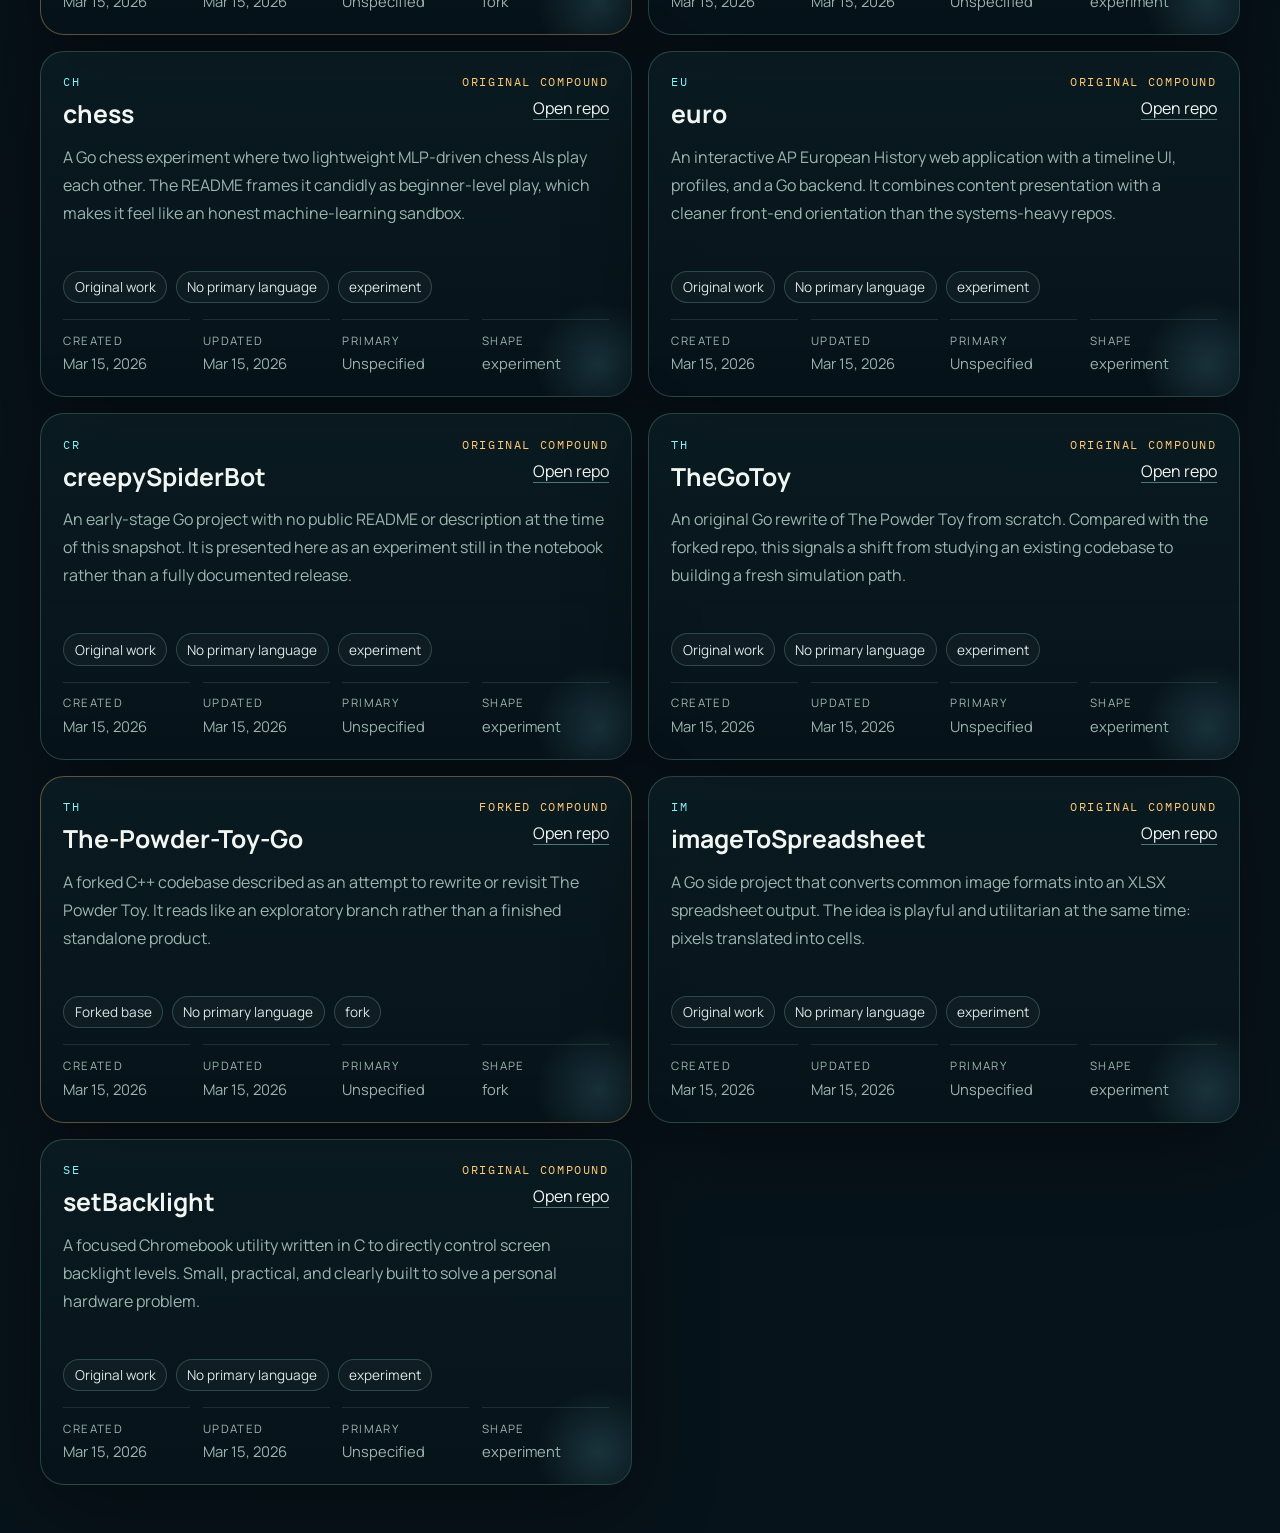
==== commit 68cfd63d: "added animation" ====
--- a/index.html
+++ b/index.html
@@ -17,7 +17,7 @@
     <link rel="stylesheet" href="./styles.css" />
   </head>
   <body>
-    <div class="page-shell">
+    <div class="page-shell" data-transition-shell>
       <div class="ambient ambient-a"></div>
       <div class="ambient ambient-b"></div>
       <div class="grid-overlay"></div>
@@ -223,6 +223,7 @@
       </article>
     </template>
 
+    <script src="./page-transition.js"></script>
     <script src="./script.js"></script>
   </body>
 </html>
--- a/styles.css
+++ b/styles.css
@@ -27,6 +27,7 @@
 body {
   margin: 0;
   min-height: 100vh;
+  overflow-x: hidden;
   background:
     radial-gradient(circle at top left, rgba(137, 242, 255, 0.12), transparent 32%),
     radial-gradient(circle at 85% 15%, rgba(167, 255, 132, 0.14), transparent 28%),
@@ -43,6 +44,28 @@
 .page-shell {
   position: relative;
   overflow: hidden;
+}
+
+[data-transition-shell] {
+  will-change: transform, opacity, filter;
+}
+
+body.is-entering-from-chemistry [data-transition-shell] {
+  animation: slide-in-from-left 480ms cubic-bezier(0.22, 1, 0.36, 1) both;
+}
+
+body.is-entering-from-home [data-transition-shell] {
+  animation: slide-in-from-right 480ms cubic-bezier(0.22, 1, 0.36, 1) both;
+}
+
+body.is-leaving-to-chemistry [data-transition-shell] {
+  animation: slide-out-to-left 360ms cubic-bezier(0.55, 0, 0.7, 1) both;
+  pointer-events: none;
+}
+
+body.is-leaving-to-home [data-transition-shell] {
+  animation: slide-out-to-right 360ms cubic-bezier(0.55, 0, 0.7, 1) both;
+  pointer-events: none;
 }
 
 .ambient {
@@ -626,6 +649,65 @@
   }
 }
 
+@keyframes slide-in-from-right {
+  from {
+    opacity: 0.22;
+    transform: translateX(72px);
+    filter: blur(10px);
+  }
+  to {
+    opacity: 1;
+    transform: translateX(0);
+    filter: blur(0);
+  }
+}
+
+@keyframes slide-in-from-left {
+  from {
+    opacity: 0.22;
+    transform: translateX(-72px);
+    filter: blur(10px);
+  }
+  to {
+    opacity: 1;
+    transform: translateX(0);
+    filter: blur(0);
+  }
+}
+
+@keyframes slide-out-to-left {
+  from {
+    opacity: 1;
+    transform: translateX(0);
+    filter: blur(0);
+  }
+  to {
+    opacity: 0.18;
+    transform: translateX(-88px);
+    filter: blur(10px);
+  }
+}
+
+@keyframes slide-out-to-right {
+  from {
+    opacity: 1;
+    transform: translateX(0);
+    filter: blur(0);
+  }
+  to {
+    opacity: 0.18;
+    transform: translateX(88px);
+    filter: blur(10px);
+  }
+}
+
+@media (prefers-reduced-motion: reduce) {
+  [data-transition-shell] {
+    animation: none !important;
+    transition: none !important;
+  }
+}
+
 @media (max-width: 1080px) {
   .hero-panel,
   .metrics,
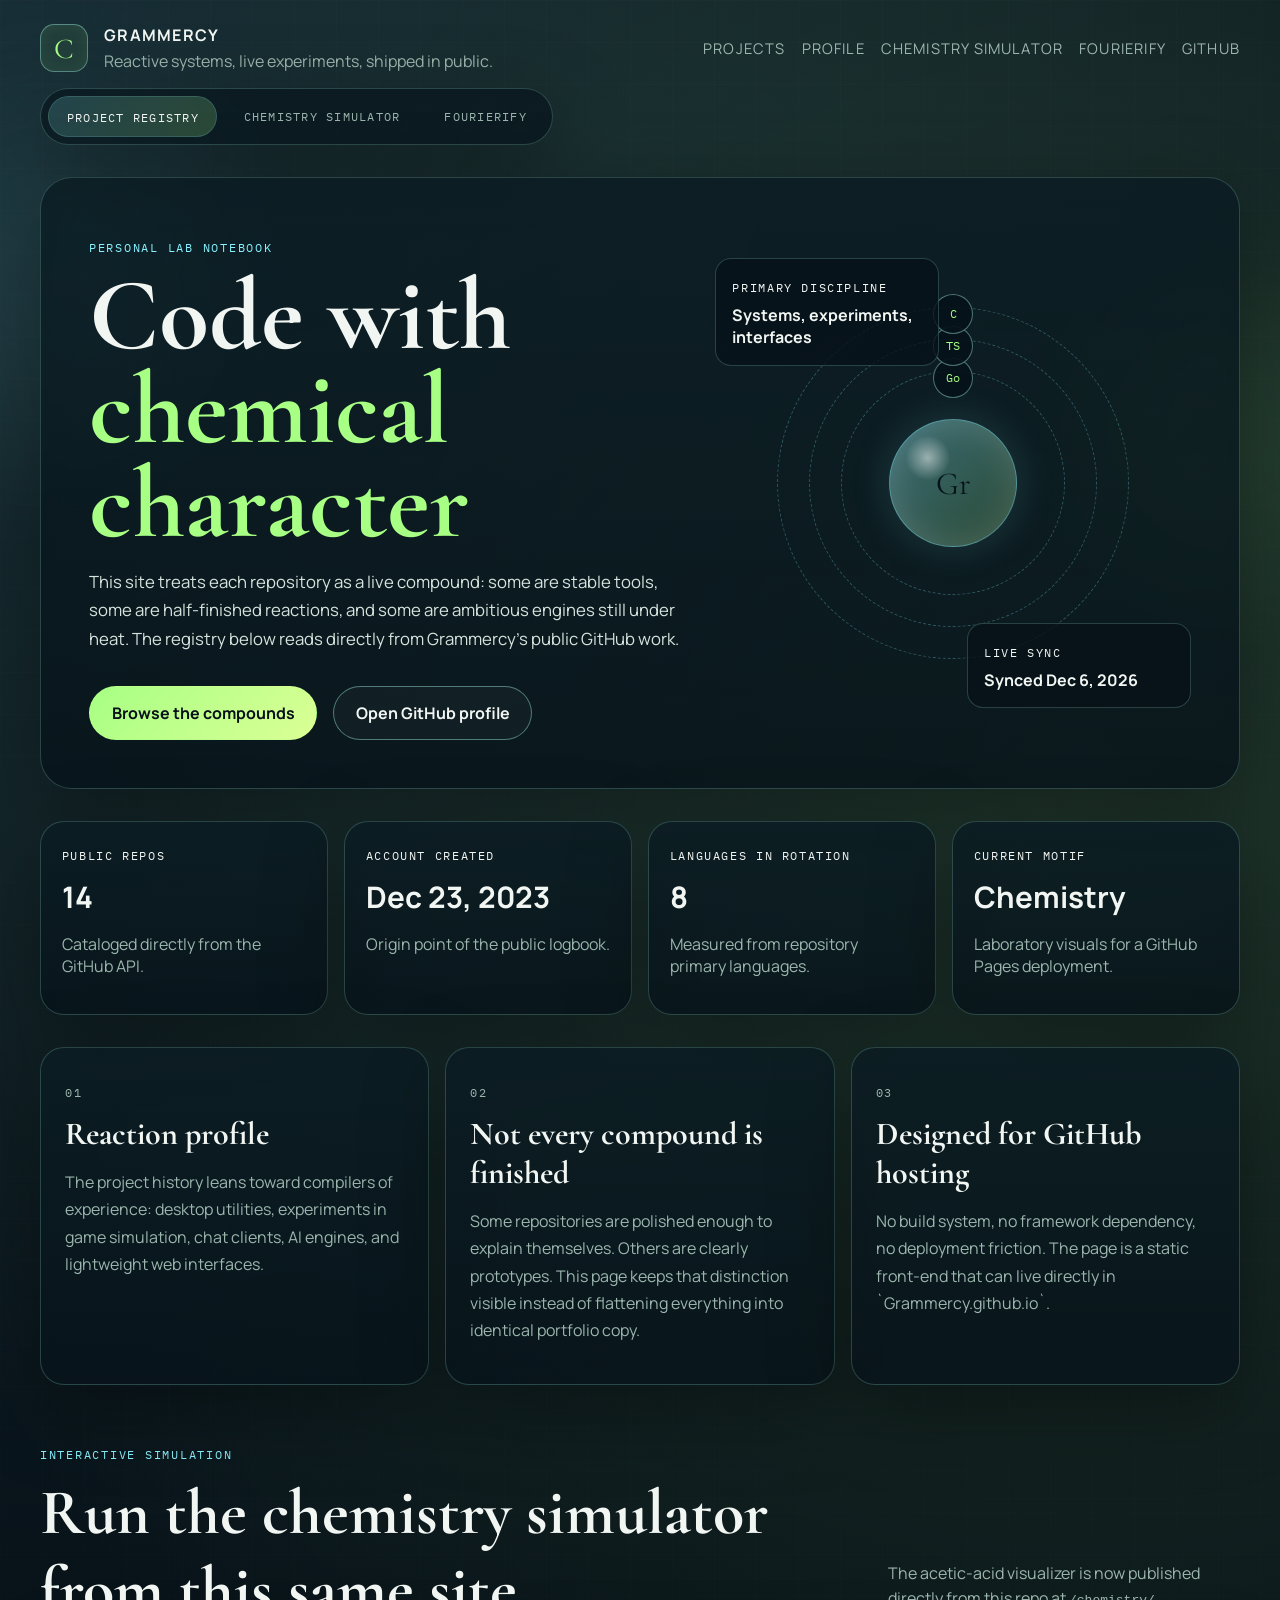
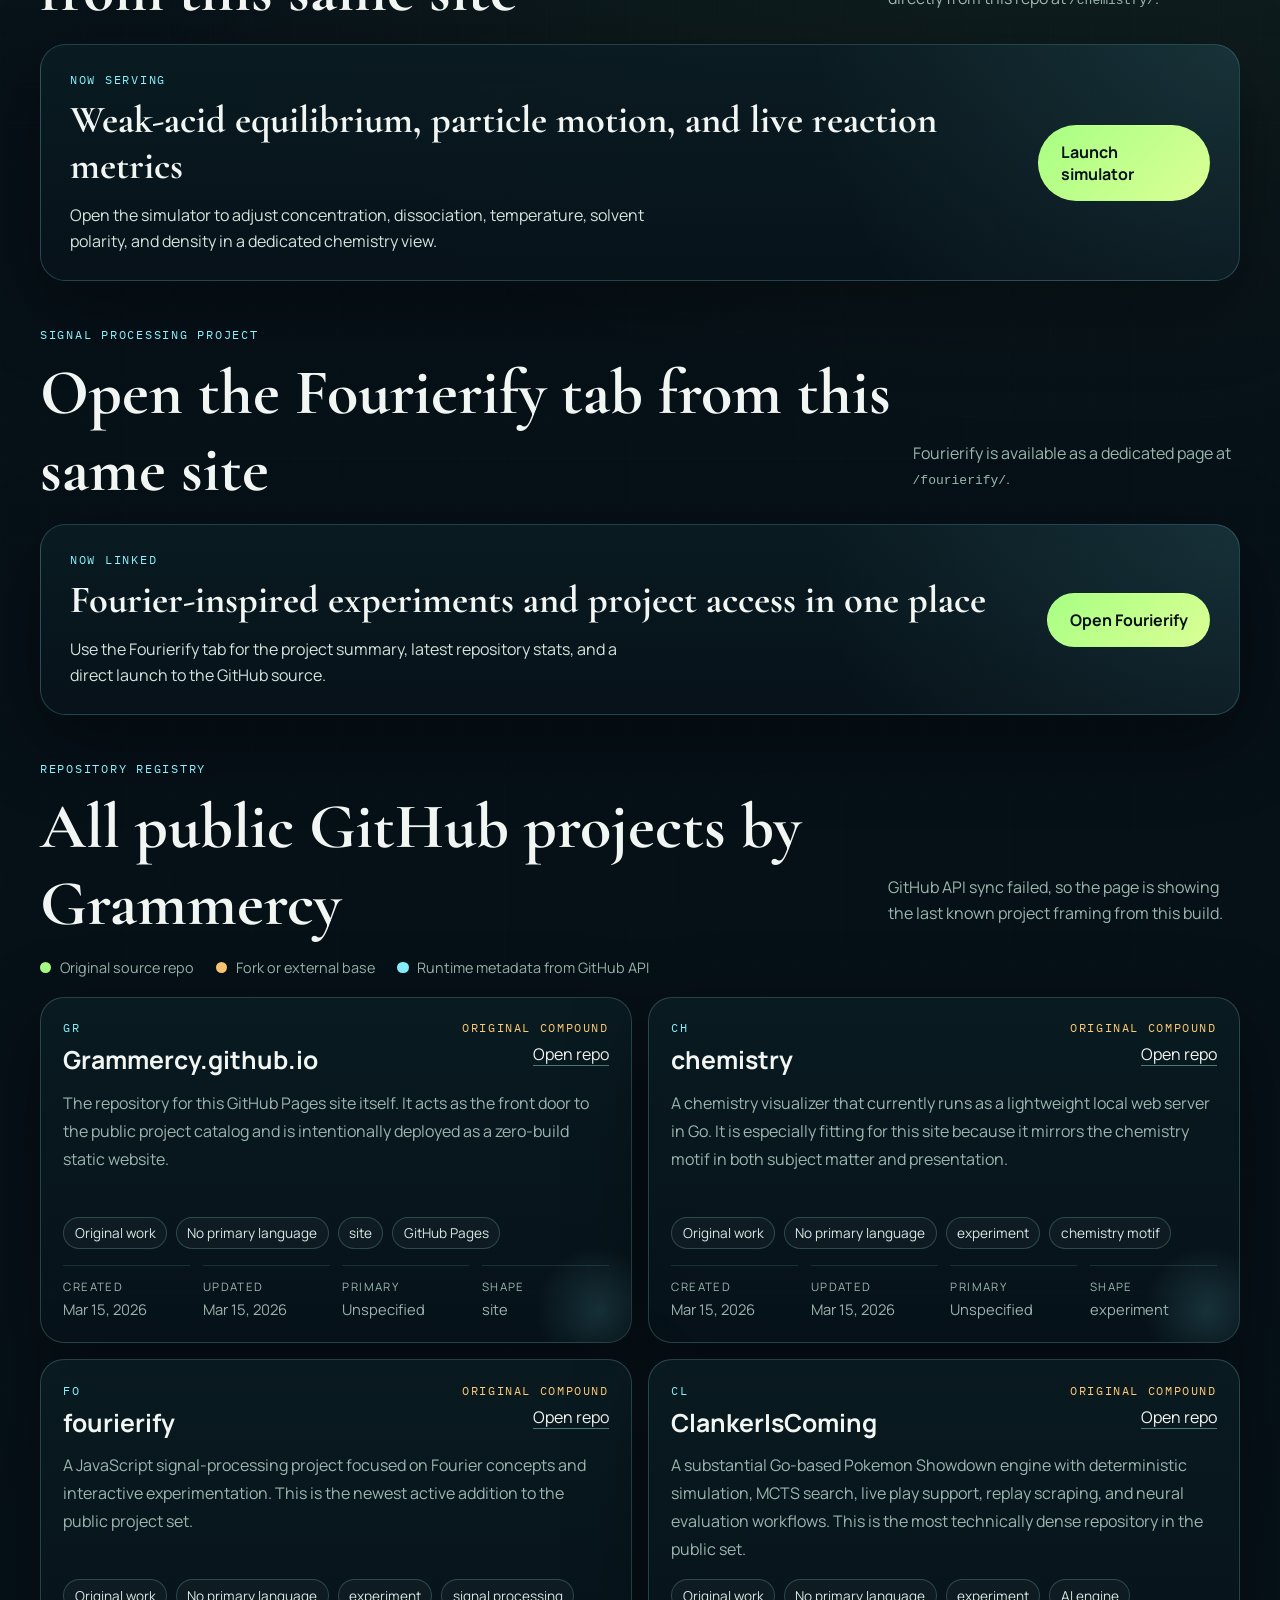
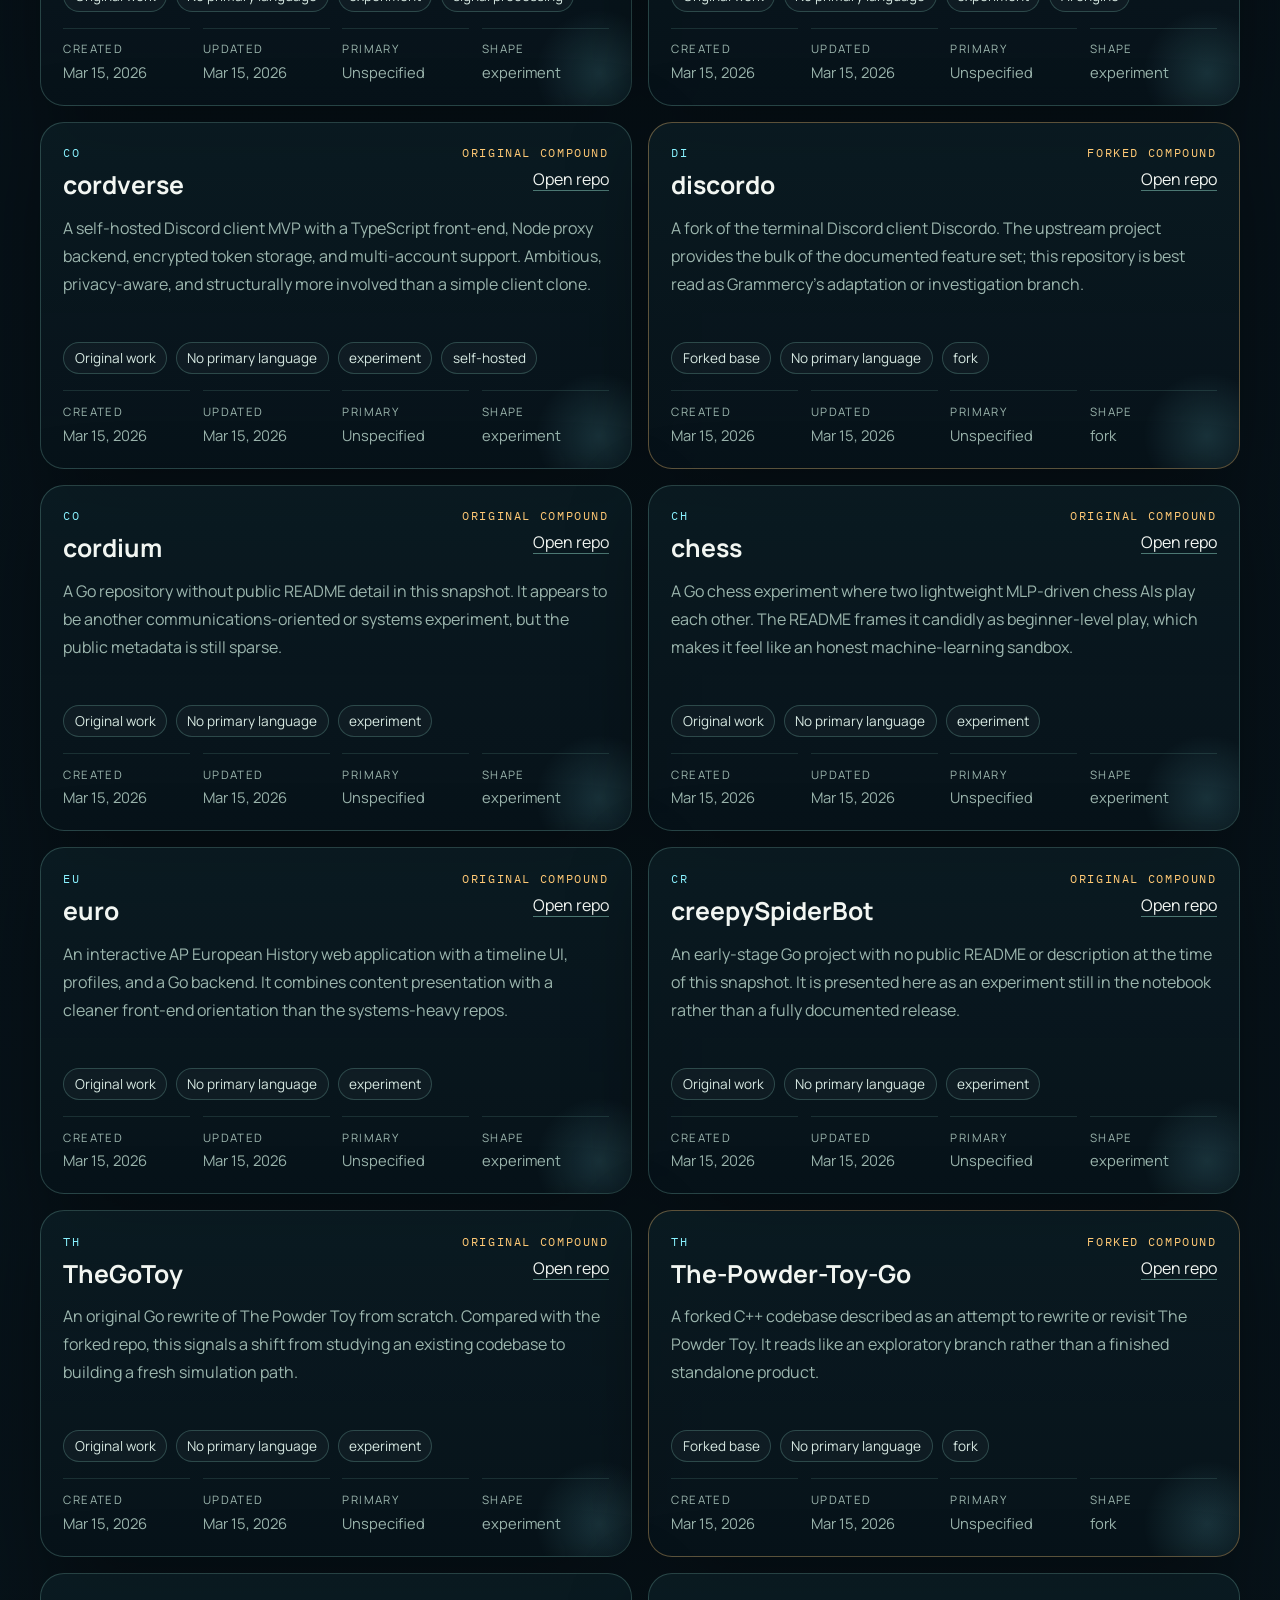
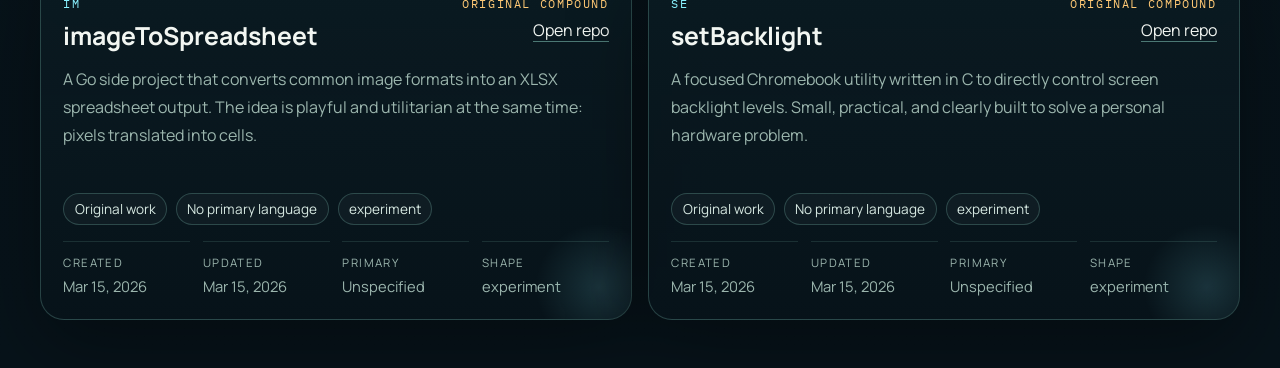
==== commit a3431118: "added tab" ====
--- a/index.html
+++ b/index.html
@@ -35,6 +35,7 @@
             <a href="#projects">Projects</a>
             <a href="#profile">Profile</a>
             <a href="./chemistry/">Chemistry Simulator</a>
+            <a href="./fourierify/">Fourierify</a>
             <a href="https://github.com/Grammercy" target="_blank" rel="noreferrer">GitHub</a>
           </div>
         </nav>
@@ -42,6 +43,7 @@
         <div class="site-tabs" role="tablist" aria-label="Site sections">
           <a class="site-tab is-active" href="./" aria-current="page">Project Registry</a>
           <a class="site-tab" href="./chemistry/">Chemistry Simulator</a>
+          <a class="site-tab" href="./fourierify/">Fourierify</a>
         </div>
 
         <section class="hero-panel" id="top">
@@ -161,6 +163,31 @@
               </p>
             </div>
             <a class="button button-primary" href="./chemistry/">Launch simulator</a>
+          </article>
+        </section>
+
+        <section class="simulator-promo" aria-label="Fourierify project">
+          <div class="section-heading">
+            <div>
+              <p class="eyebrow">Signal Processing Project</p>
+              <h2>Open the Fourierify tab from this same site</h2>
+            </div>
+            <p class="section-note">
+              Fourierify is available as a dedicated page at
+              <code>/fourierify/</code>.
+            </p>
+          </div>
+
+          <article class="simulator-card">
+            <div>
+              <p class="simulator-kicker">Now linked</p>
+              <h3>Fourier-inspired experiments and project access in one place</h3>
+              <p>
+                Use the Fourierify tab for the project summary, latest repository
+                stats, and a direct launch to the GitHub source.
+              </p>
+            </div>
+            <a class="button button-primary" href="./fourierify/">Open Fourierify</a>
           </article>
         </section>
 
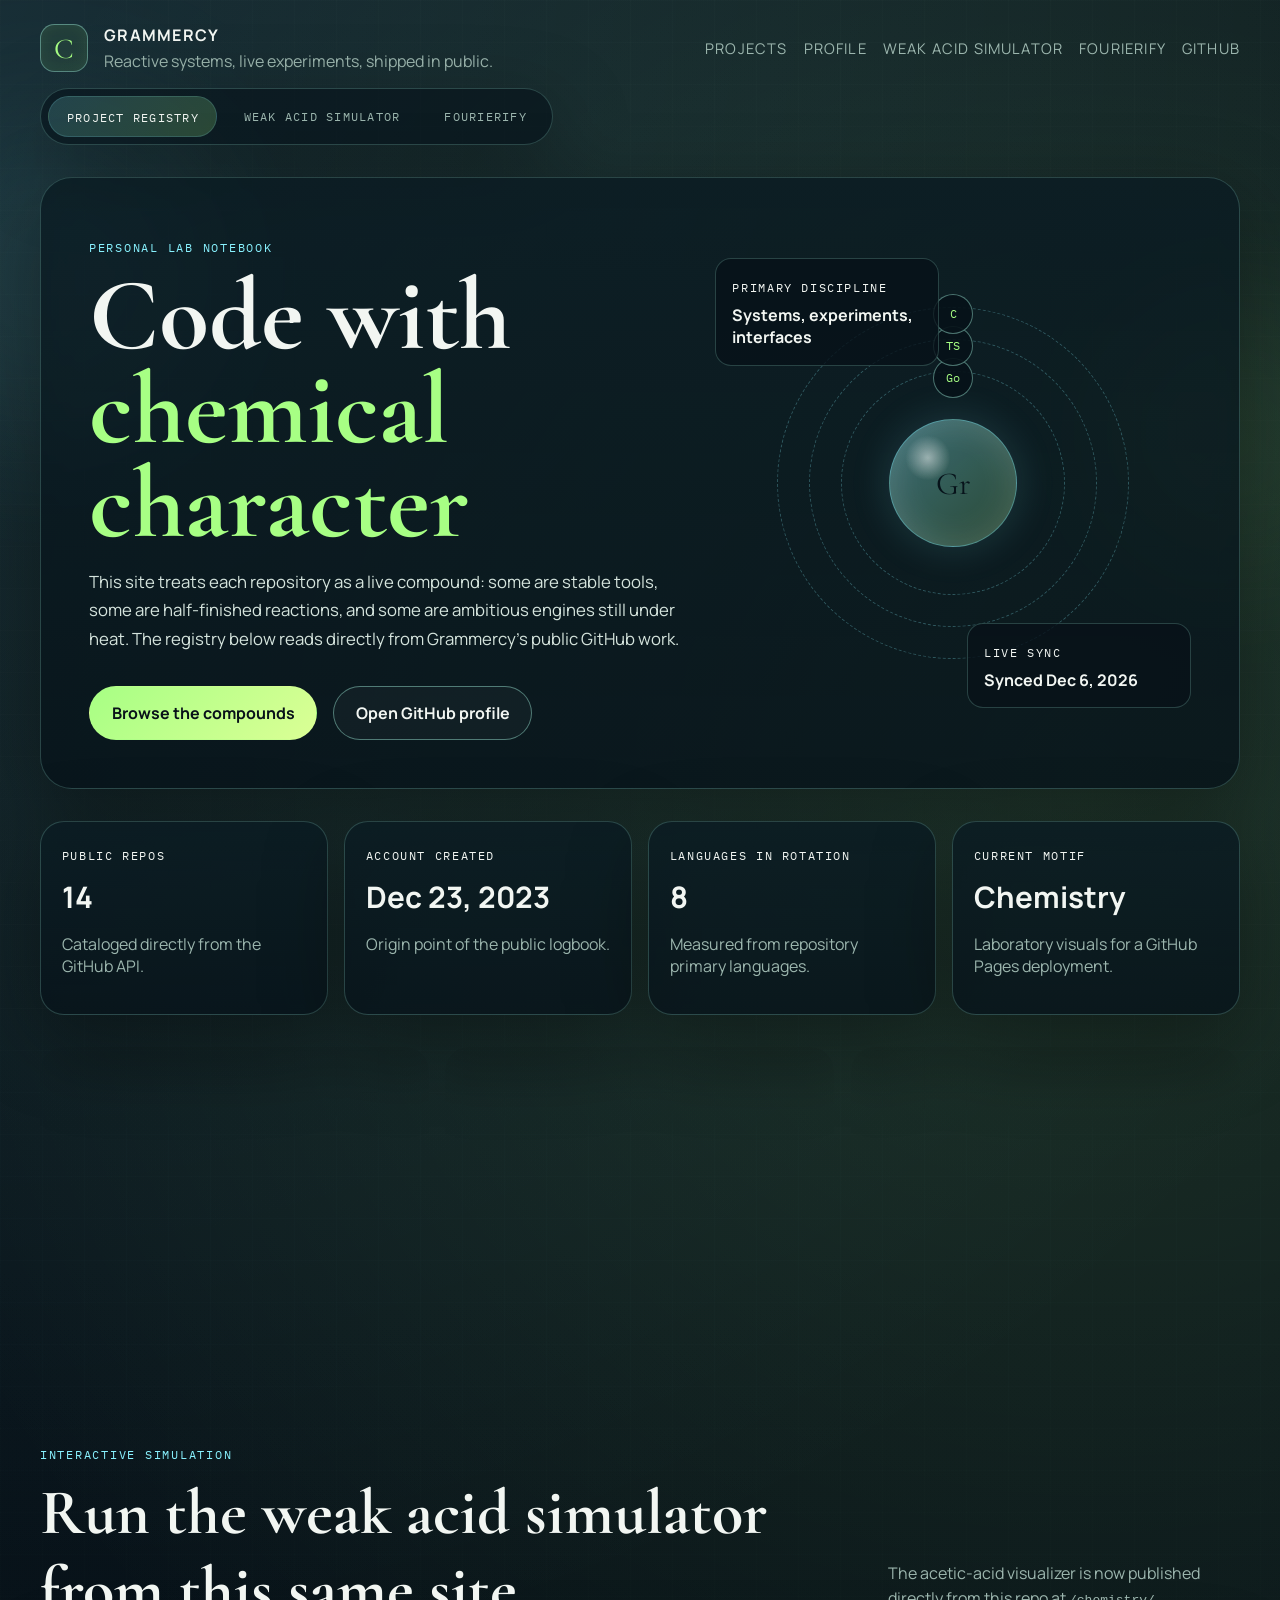
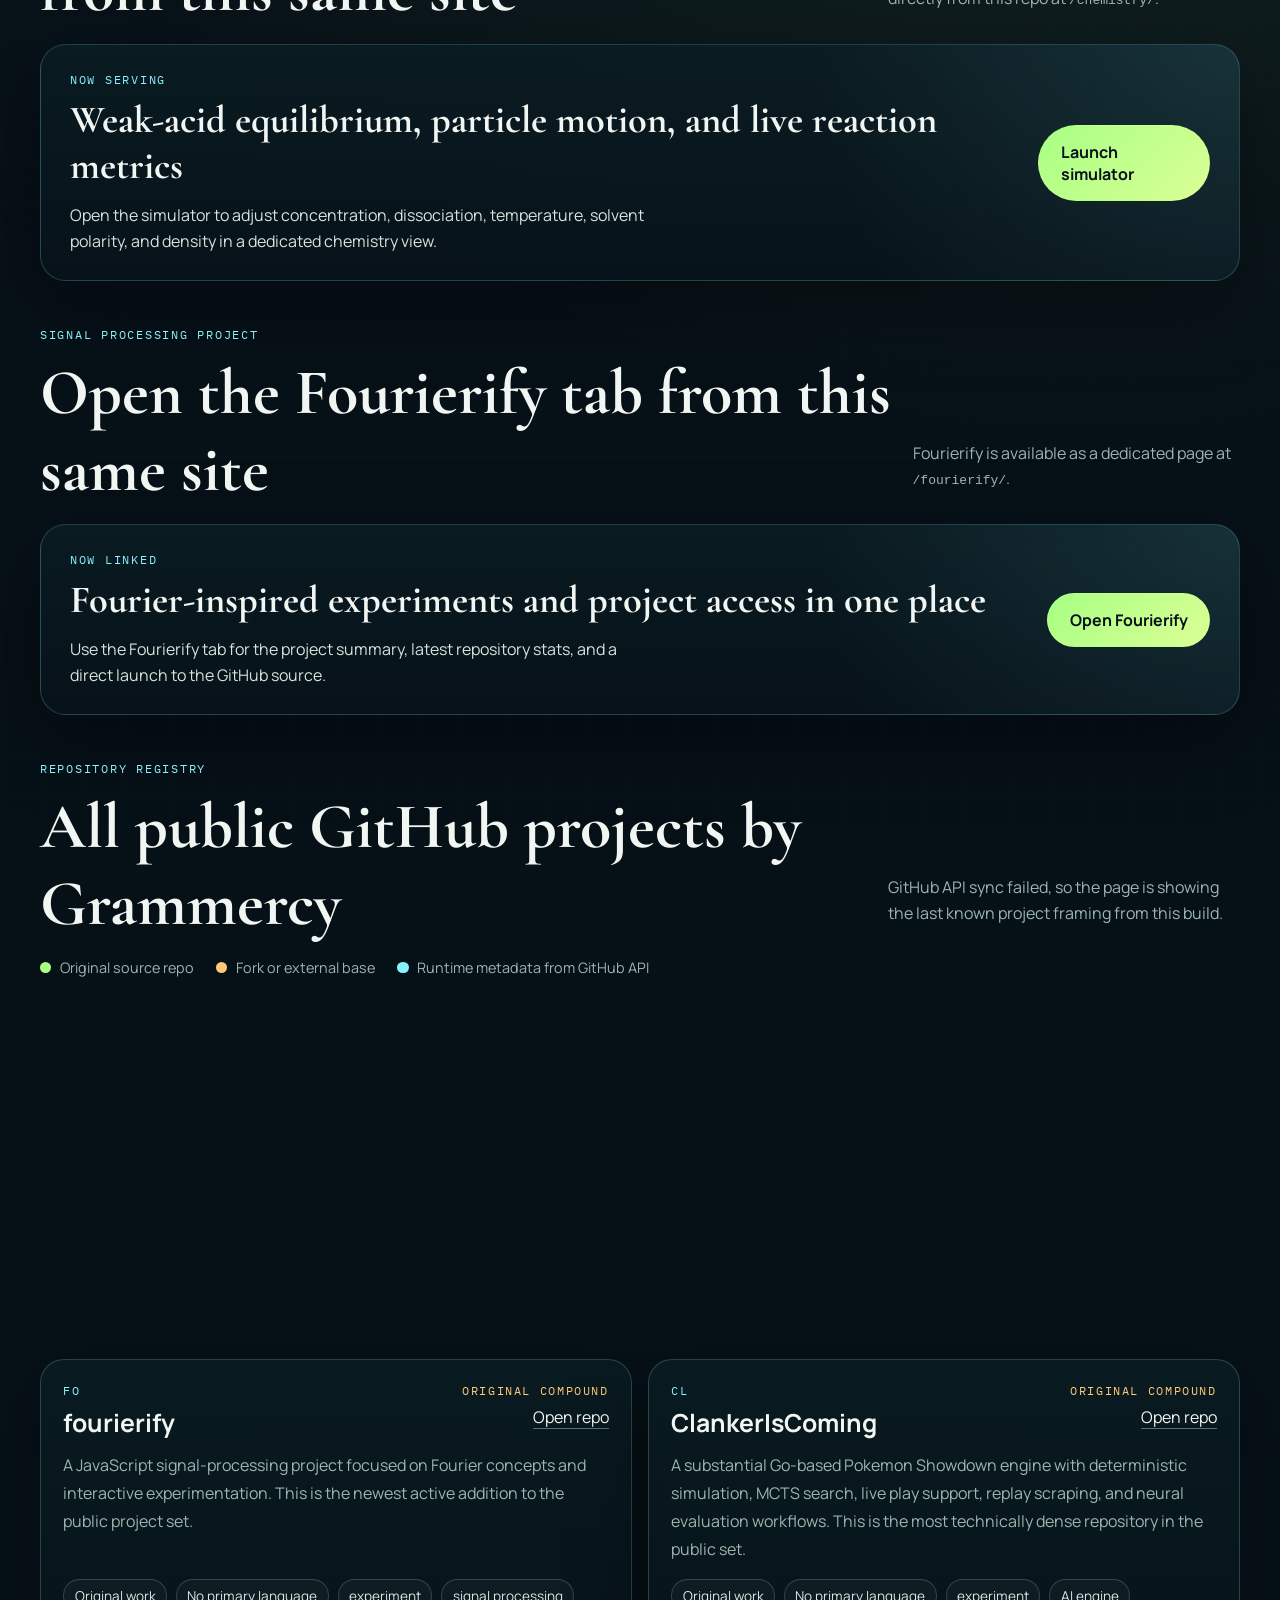
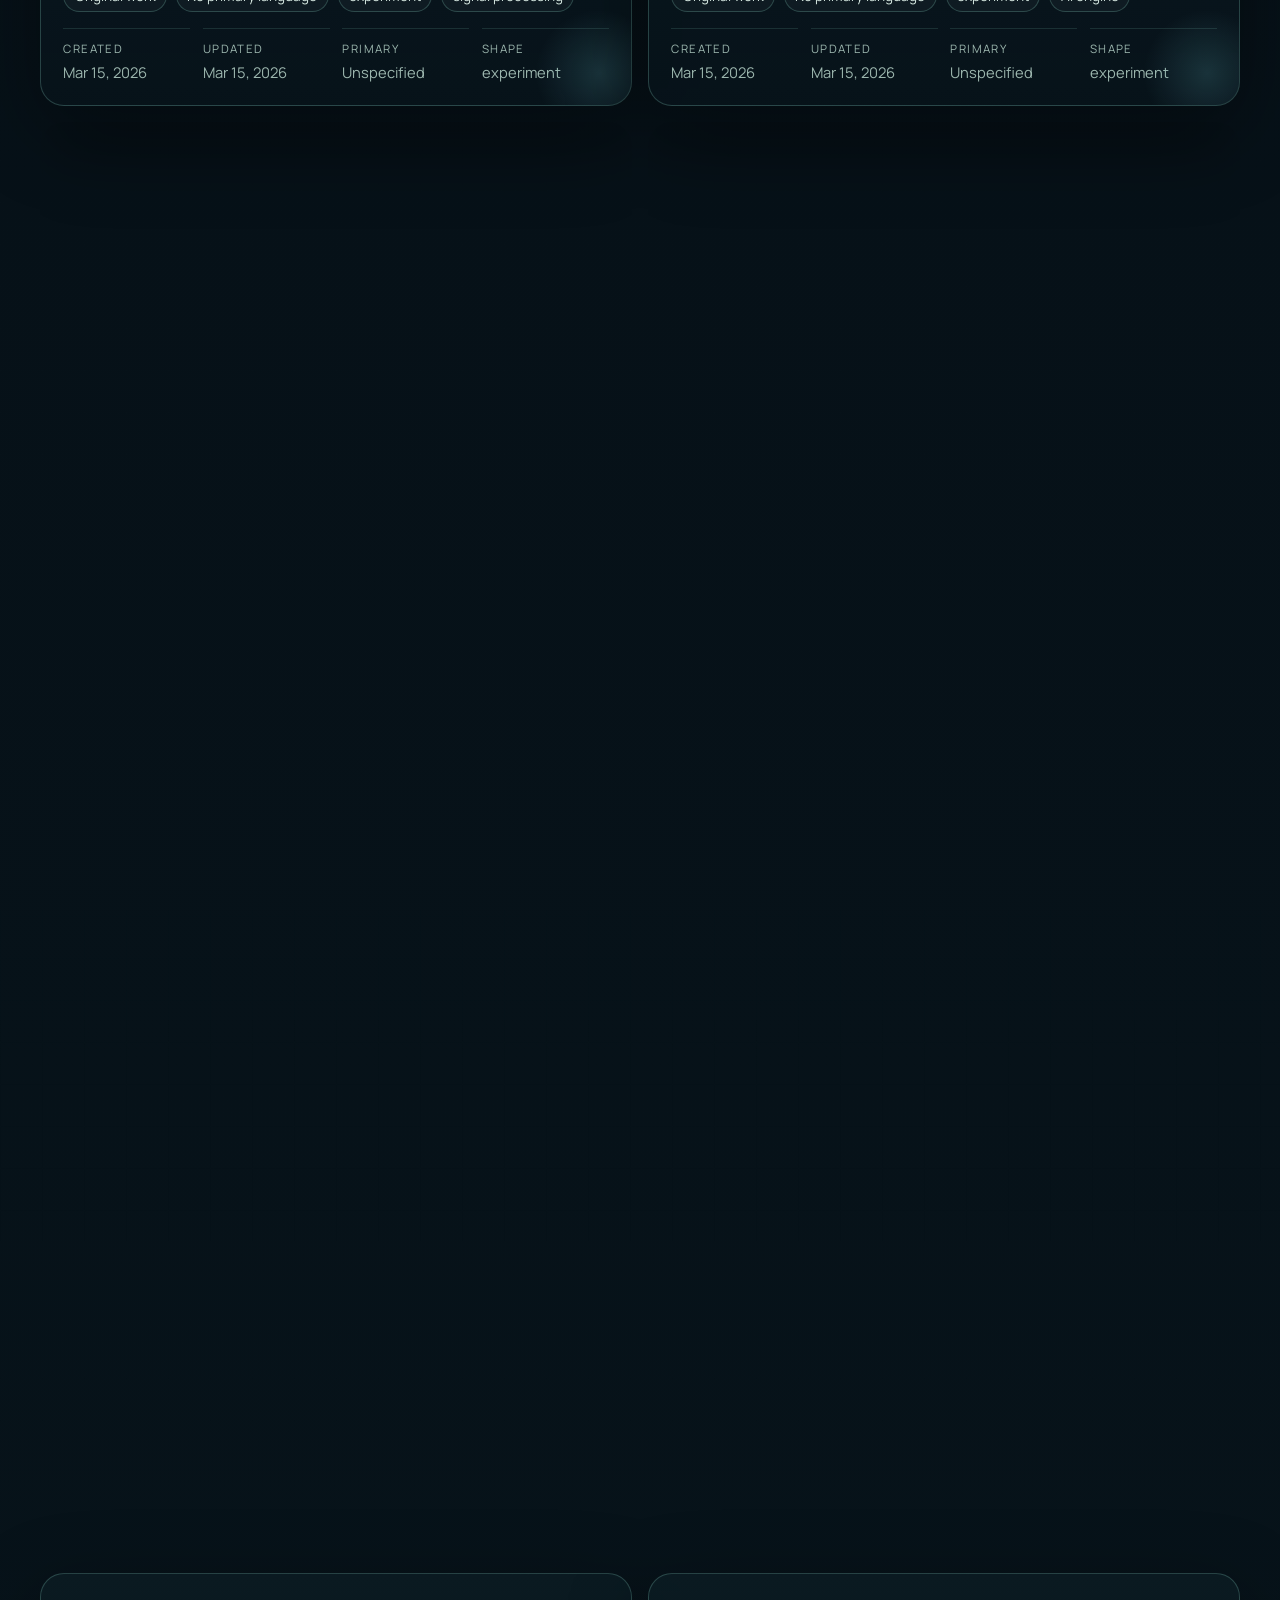
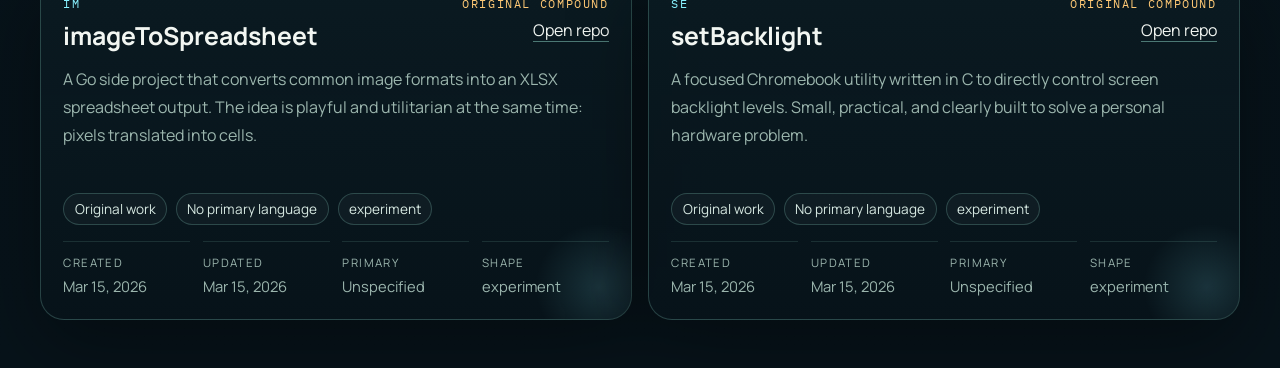
==== commit 8e1feb0c: "renamed to weak acid simulator" ====
--- a/index.html
+++ b/index.html
@@ -34,7 +34,7 @@
           <div class="nav-links">
             <a href="#projects">Projects</a>
             <a href="#profile">Profile</a>
-            <a href="./chemistry/">Chemistry Simulator</a>
+            <a href="./chemistry/">Weak Acid Simulator</a>
             <a href="./fourierify/">Fourierify</a>
             <a href="https://github.com/Grammercy" target="_blank" rel="noreferrer">GitHub</a>
           </div>
@@ -42,7 +42,7 @@
 
         <div class="site-tabs" role="tablist" aria-label="Site sections">
           <a class="site-tab is-active" href="./" aria-current="page">Project Registry</a>
-          <a class="site-tab" href="./chemistry/">Chemistry Simulator</a>
+          <a class="site-tab" href="./chemistry/">Weak Acid Simulator</a>
           <a class="site-tab" href="./fourierify/">Fourierify</a>
         </div>
 
@@ -141,11 +141,11 @@
           </article>
         </section>
 
-        <section class="simulator-promo" aria-label="Chemistry simulator">
+        <section class="simulator-promo" aria-label="Weak acid simulator">
           <div class="section-heading">
             <div>
               <p class="eyebrow">Interactive Simulation</p>
-              <h2>Run the chemistry simulator from this same site</h2>
+              <h2>Run the weak acid simulator from this same site</h2>
             </div>
             <p class="section-note">
               The acetic-acid visualizer is now published directly from this repo at
--- a/styles.css
+++ b/styles.css
@@ -50,21 +50,20 @@
   will-change: transform, opacity, filter;
 }
 
-body.is-entering-from-chemistry [data-transition-shell] {
-  animation: slide-in-from-left 480ms cubic-bezier(0.22, 1, 0.36, 1) both;
-}
-
-body.is-entering-from-home [data-transition-shell] {
-  animation: slide-in-from-right 480ms cubic-bezier(0.22, 1, 0.36, 1) both;
-}
-
-body.is-leaving-to-chemistry [data-transition-shell] {
-  animation: slide-out-to-left 360ms cubic-bezier(0.55, 0, 0.7, 1) both;
-  pointer-events: none;
-}
-
-body.is-leaving-to-home [data-transition-shell] {
-  animation: slide-out-to-right 360ms cubic-bezier(0.55, 0, 0.7, 1) both;
+body.is-entering-from-chemistry [data-transition-shell],
+body.is-entering-backward [data-transition-shell],
+body.is-entering-from-home [data-transition-shell],
+body.is-entering-forward [data-transition-shell],
+body.is-entering-zoom [data-transition-shell] {
+  animation: page-zoom-in 420ms cubic-bezier(0.22, 1, 0.36, 1) both;
+}
+
+body.is-leaving-to-chemistry [data-transition-shell],
+body.is-leaving-forward [data-transition-shell],
+body.is-leaving-to-home [data-transition-shell],
+body.is-leaving-backward [data-transition-shell],
+body.is-leaving-zoom [data-transition-shell] {
+  animation: page-zoom-out 320ms cubic-bezier(0.55, 0, 0.7, 1) both;
   pointer-events: none;
 }
 
@@ -649,55 +648,29 @@
   }
 }
 
-@keyframes slide-in-from-right {
+@keyframes page-zoom-in {
   from {
-    opacity: 0.22;
-    transform: translateX(72px);
-    filter: blur(10px);
+    opacity: 0.2;
+    transform: scale(0.94);
+    filter: blur(8px);
   }
   to {
     opacity: 1;
-    transform: translateX(0);
+    transform: scale(1);
     filter: blur(0);
   }
 }
 
-@keyframes slide-in-from-left {
-  from {
-    opacity: 0.22;
-    transform: translateX(-72px);
-    filter: blur(10px);
-  }
-  to {
-    opacity: 1;
-    transform: translateX(0);
-    filter: blur(0);
-  }
-}
-
-@keyframes slide-out-to-left {
+@keyframes page-zoom-out {
   from {
     opacity: 1;
-    transform: translateX(0);
+    transform: scale(1);
     filter: blur(0);
   }
   to {
-    opacity: 0.18;
-    transform: translateX(-88px);
-    filter: blur(10px);
-  }
-}
-
-@keyframes slide-out-to-right {
-  from {
-    opacity: 1;
-    transform: translateX(0);
-    filter: blur(0);
-  }
-  to {
-    opacity: 0.18;
-    transform: translateX(88px);
-    filter: blur(10px);
+    opacity: 0.16;
+    transform: scale(1.06);
+    filter: blur(8px);
   }
 }
 
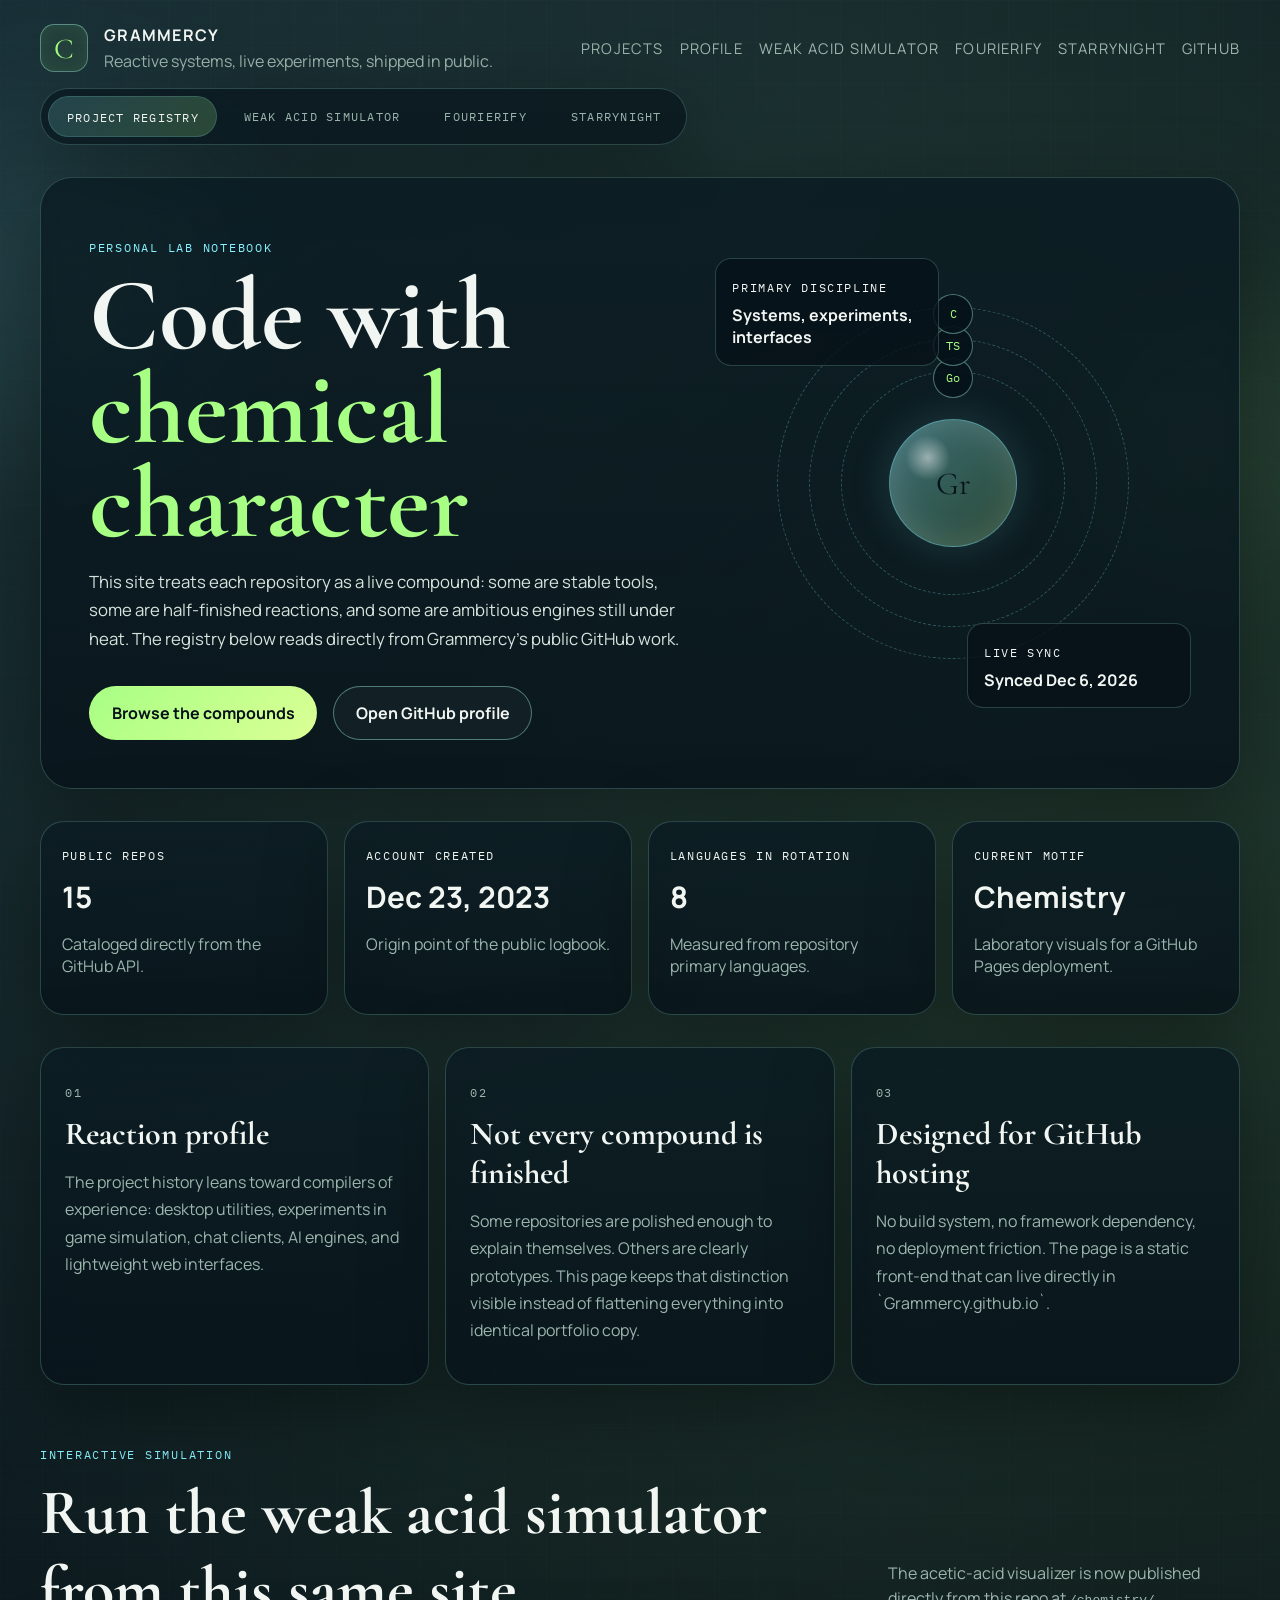
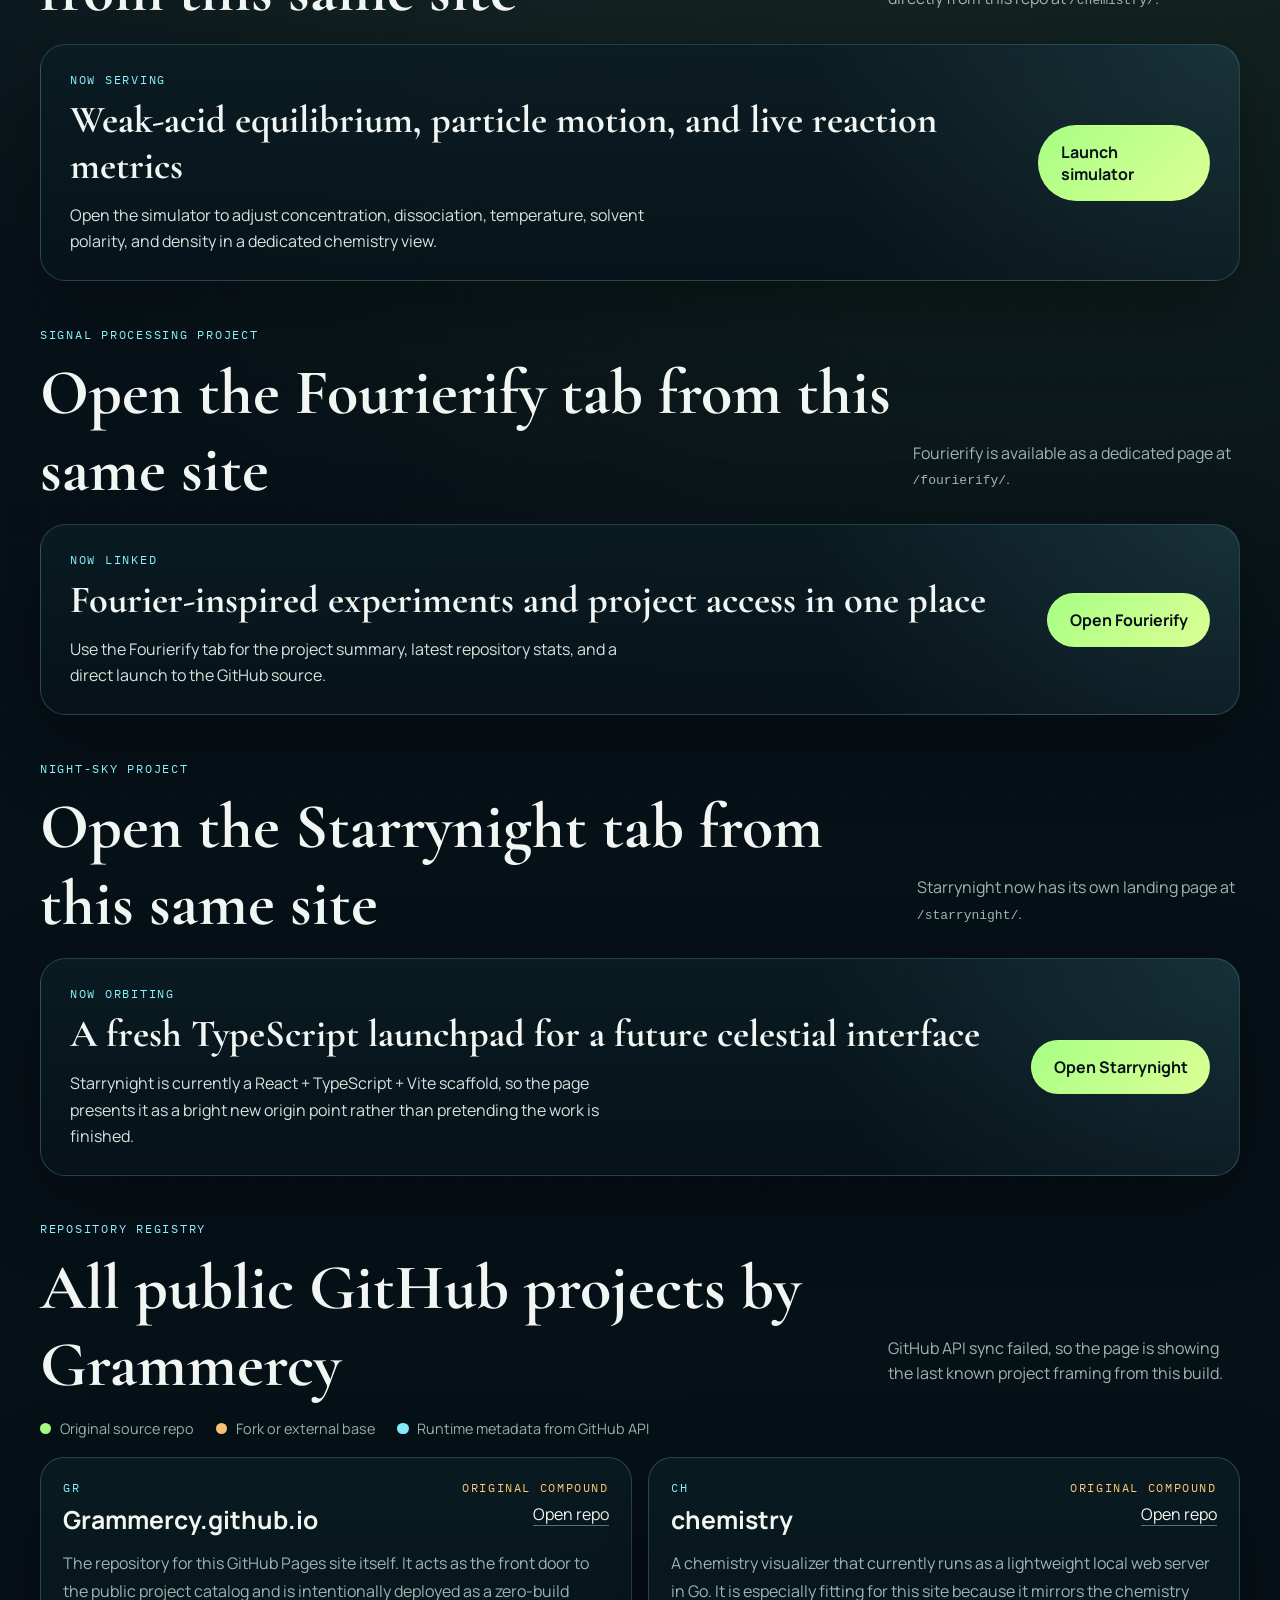
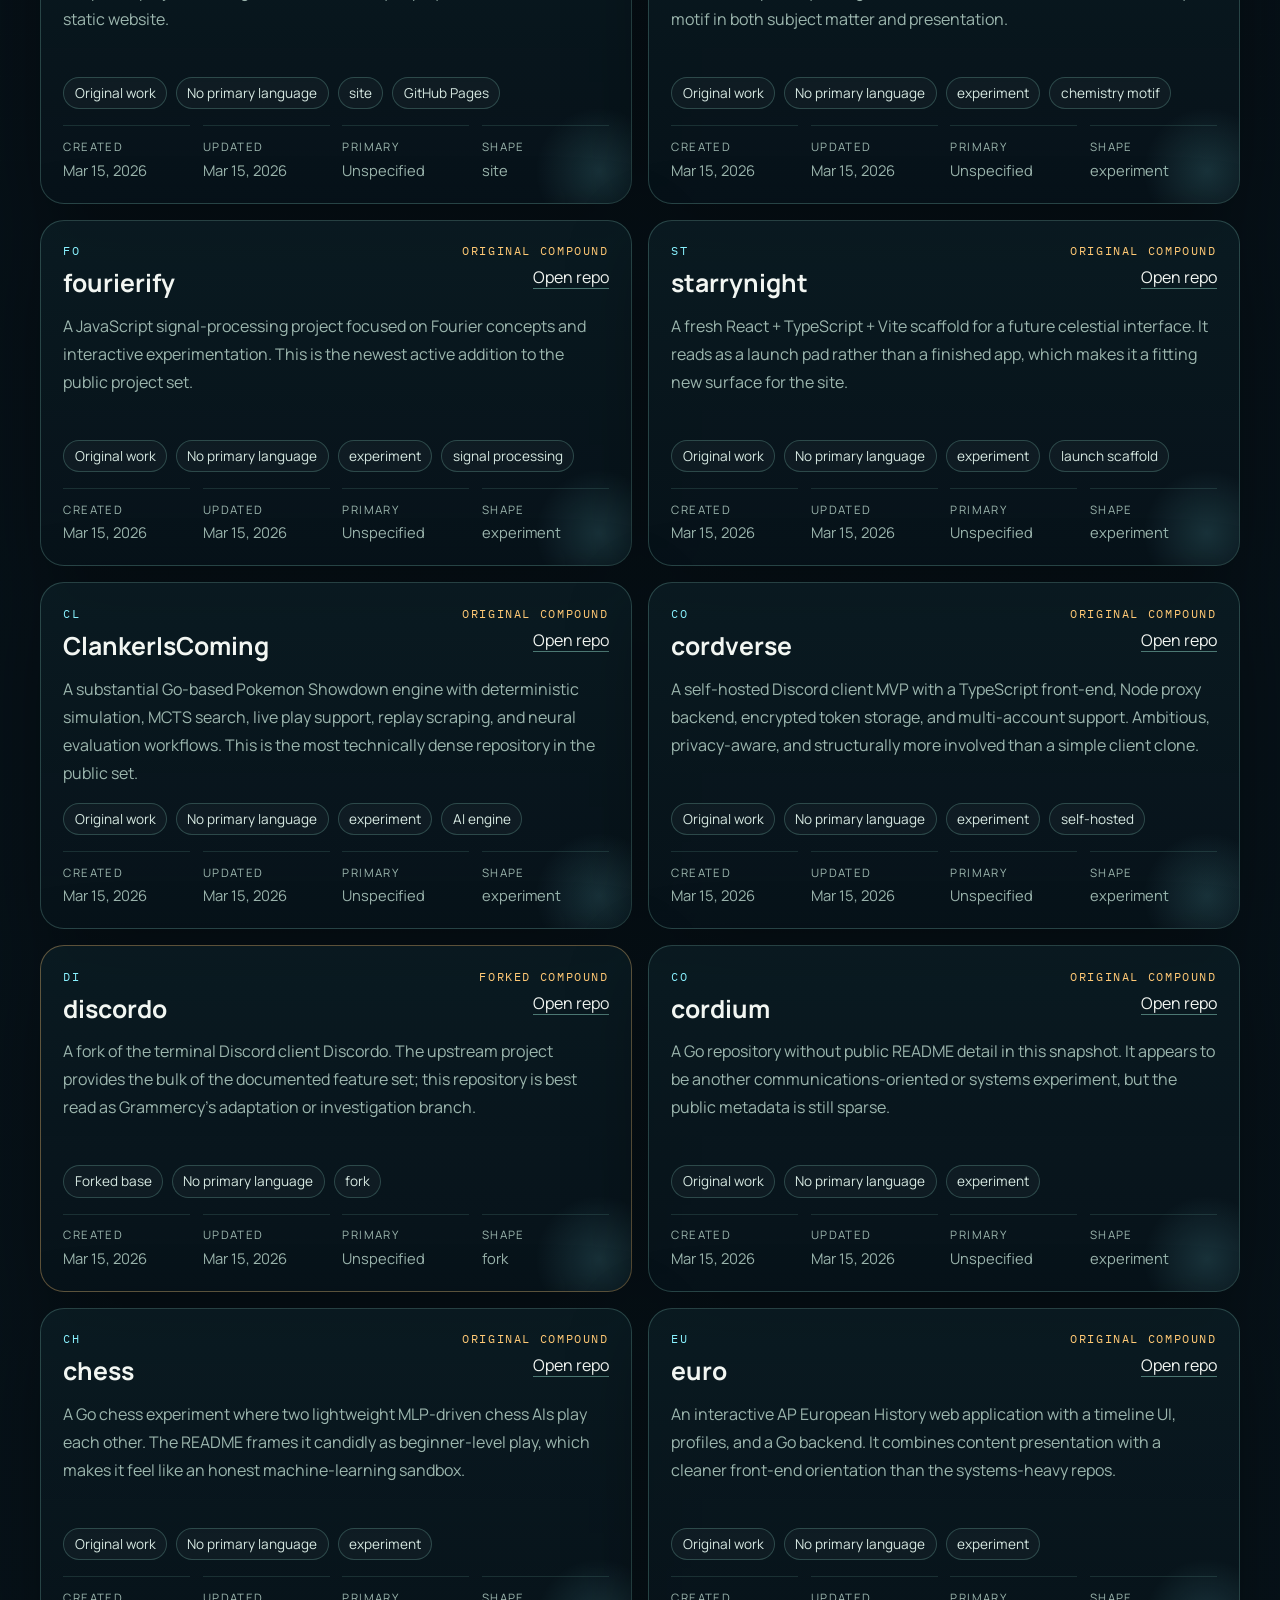
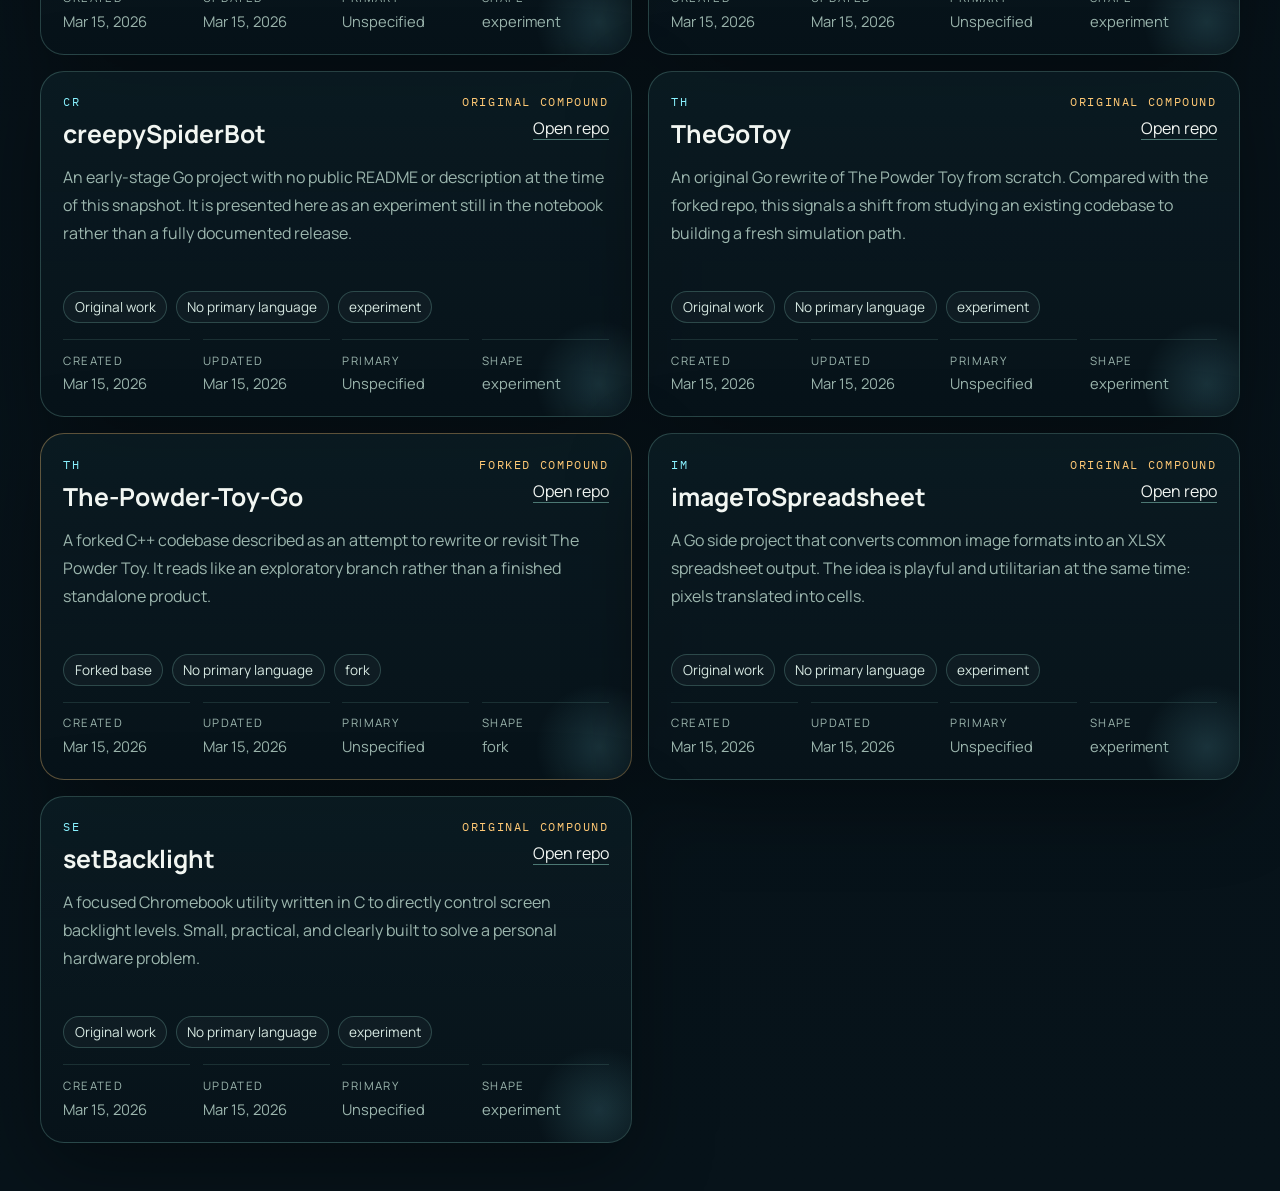
==== commit 12949cdf: "Add Starrynight featured page and registry links" ====
--- a/index.html
+++ b/index.html
@@ -6,7 +6,7 @@
     <title>Grammercy | Reactive Systems</title>
     <meta
       name="description"
-      content="A chemistry-inflected personal site for Grammercy, featuring a live catalog of public GitHub projects."
+      content="A chemistry-inflected personal site for Grammercy, featuring a live catalog of public GitHub projects and featured project pages."
     />
     <link rel="preconnect" href="https://fonts.googleapis.com" />
     <link rel="preconnect" href="https://fonts.gstatic.com" crossorigin />
@@ -36,6 +36,7 @@
             <a href="#profile">Profile</a>
             <a href="./chemistry/">Weak Acid Simulator</a>
             <a href="./fourierify/">Fourierify</a>
+            <a href="./starrynight/">Starrynight</a>
             <a href="https://github.com/Grammercy" target="_blank" rel="noreferrer">GitHub</a>
           </div>
         </nav>
@@ -44,6 +45,7 @@
           <a class="site-tab is-active" href="./" aria-current="page">Project Registry</a>
           <a class="site-tab" href="./chemistry/">Weak Acid Simulator</a>
           <a class="site-tab" href="./fourierify/">Fourierify</a>
+          <a class="site-tab" href="./starrynight/">Starrynight</a>
         </div>
 
         <section class="hero-panel" id="top">
@@ -188,6 +190,31 @@
               </p>
             </div>
             <a class="button button-primary" href="./fourierify/">Open Fourierify</a>
+          </article>
+        </section>
+
+        <section class="simulator-promo" aria-label="Starrynight project">
+          <div class="section-heading">
+            <div>
+              <p class="eyebrow">Night-sky Project</p>
+              <h2>Open the Starrynight tab from this same site</h2>
+            </div>
+            <p class="section-note">
+              Starrynight now has its own landing page at <code>/starrynight/</code>.
+            </p>
+          </div>
+
+          <article class="simulator-card">
+            <div>
+              <p class="simulator-kicker">Now orbiting</p>
+              <h3>A fresh TypeScript launchpad for a future celestial interface</h3>
+              <p>
+                Starrynight is currently a React + TypeScript + Vite scaffold, so the
+                page presents it as a bright new origin point rather than pretending the
+                work is finished.
+              </p>
+            </div>
+            <a class="button button-primary" href="./starrynight/">Open Starrynight</a>
           </article>
         </section>
 
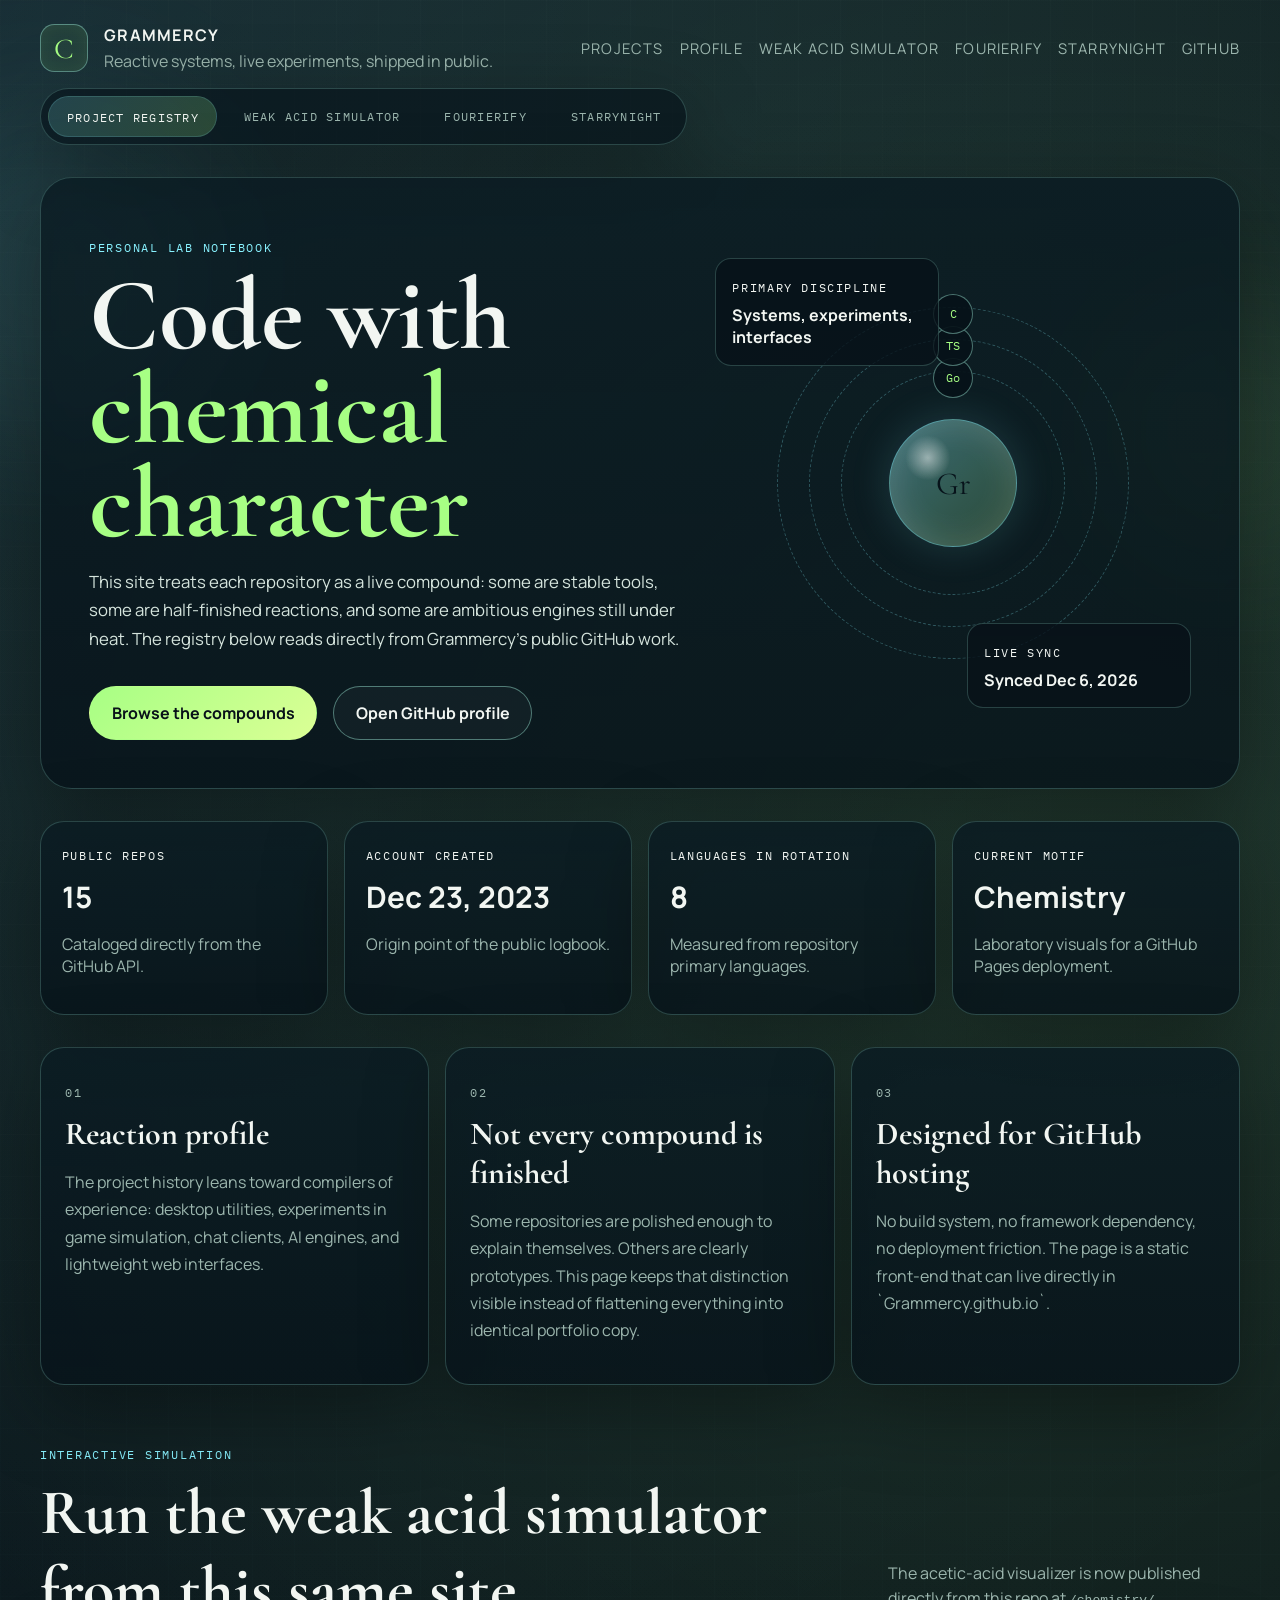
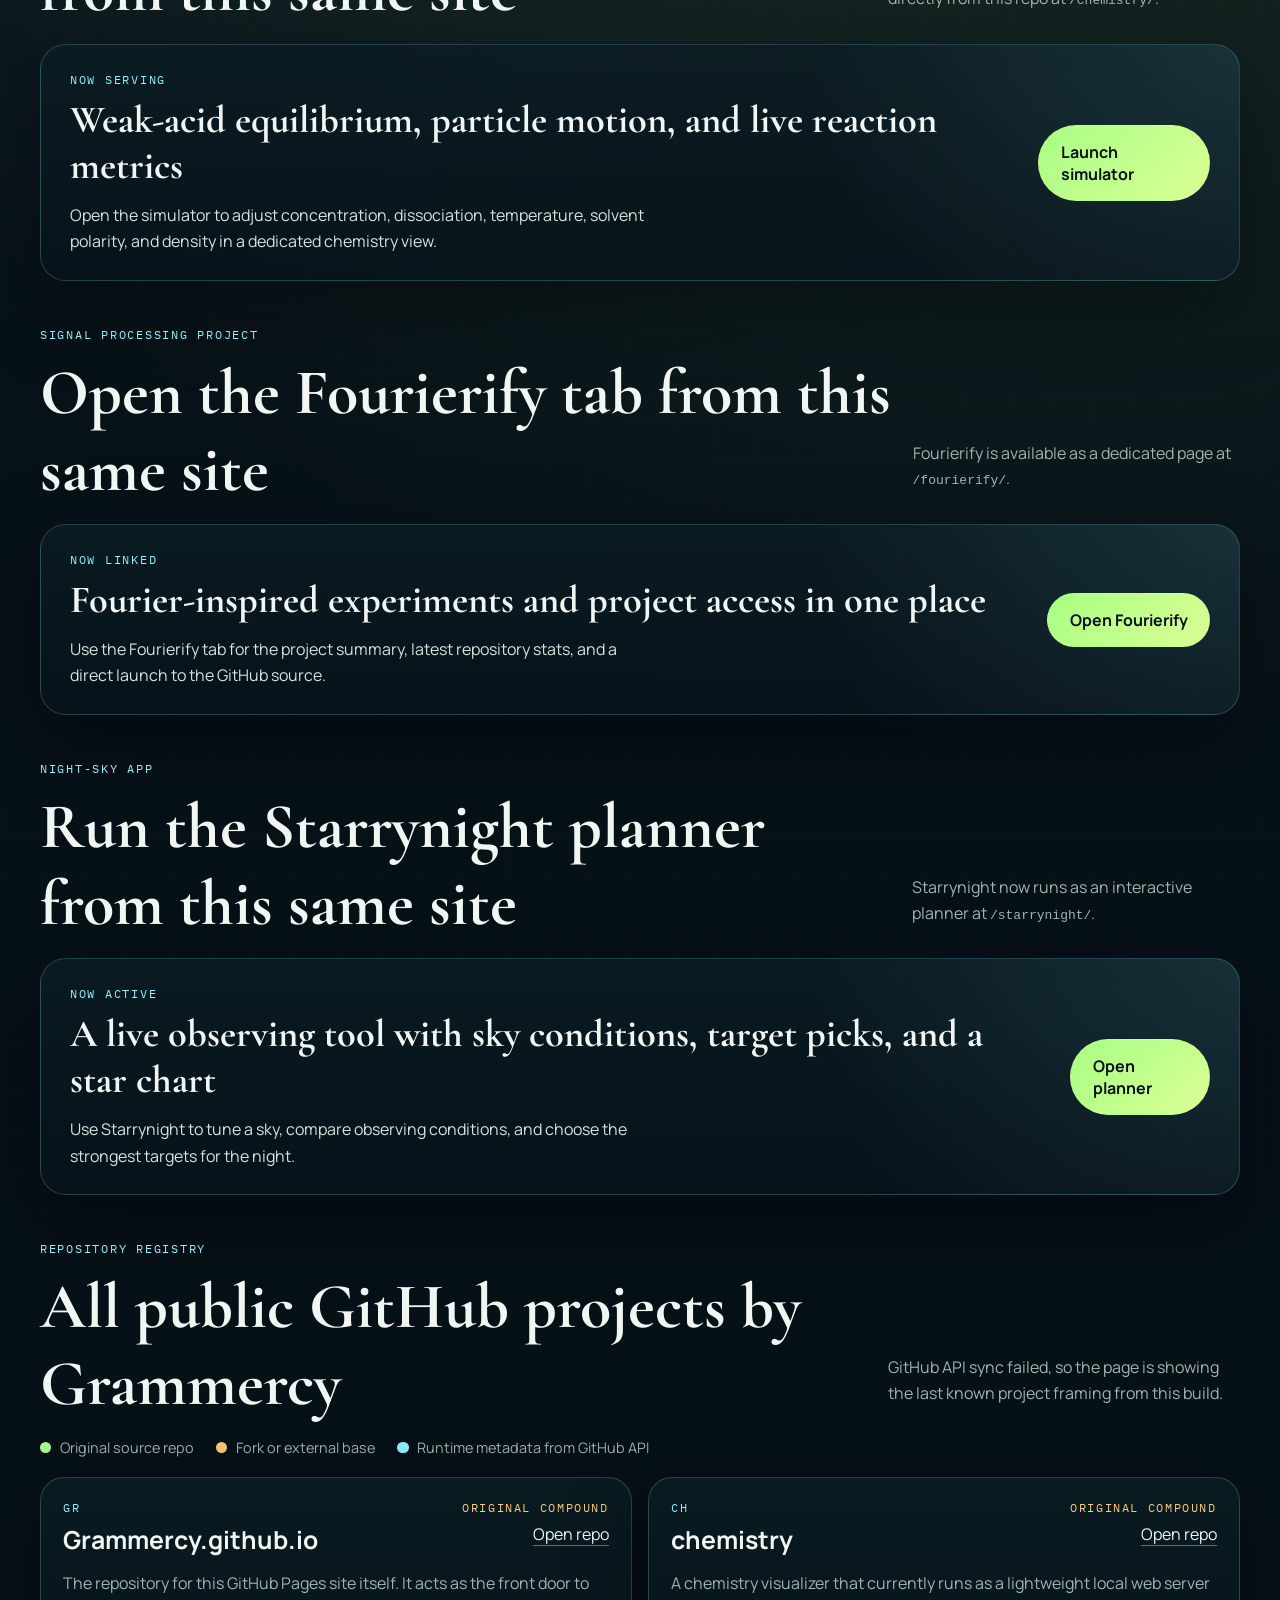
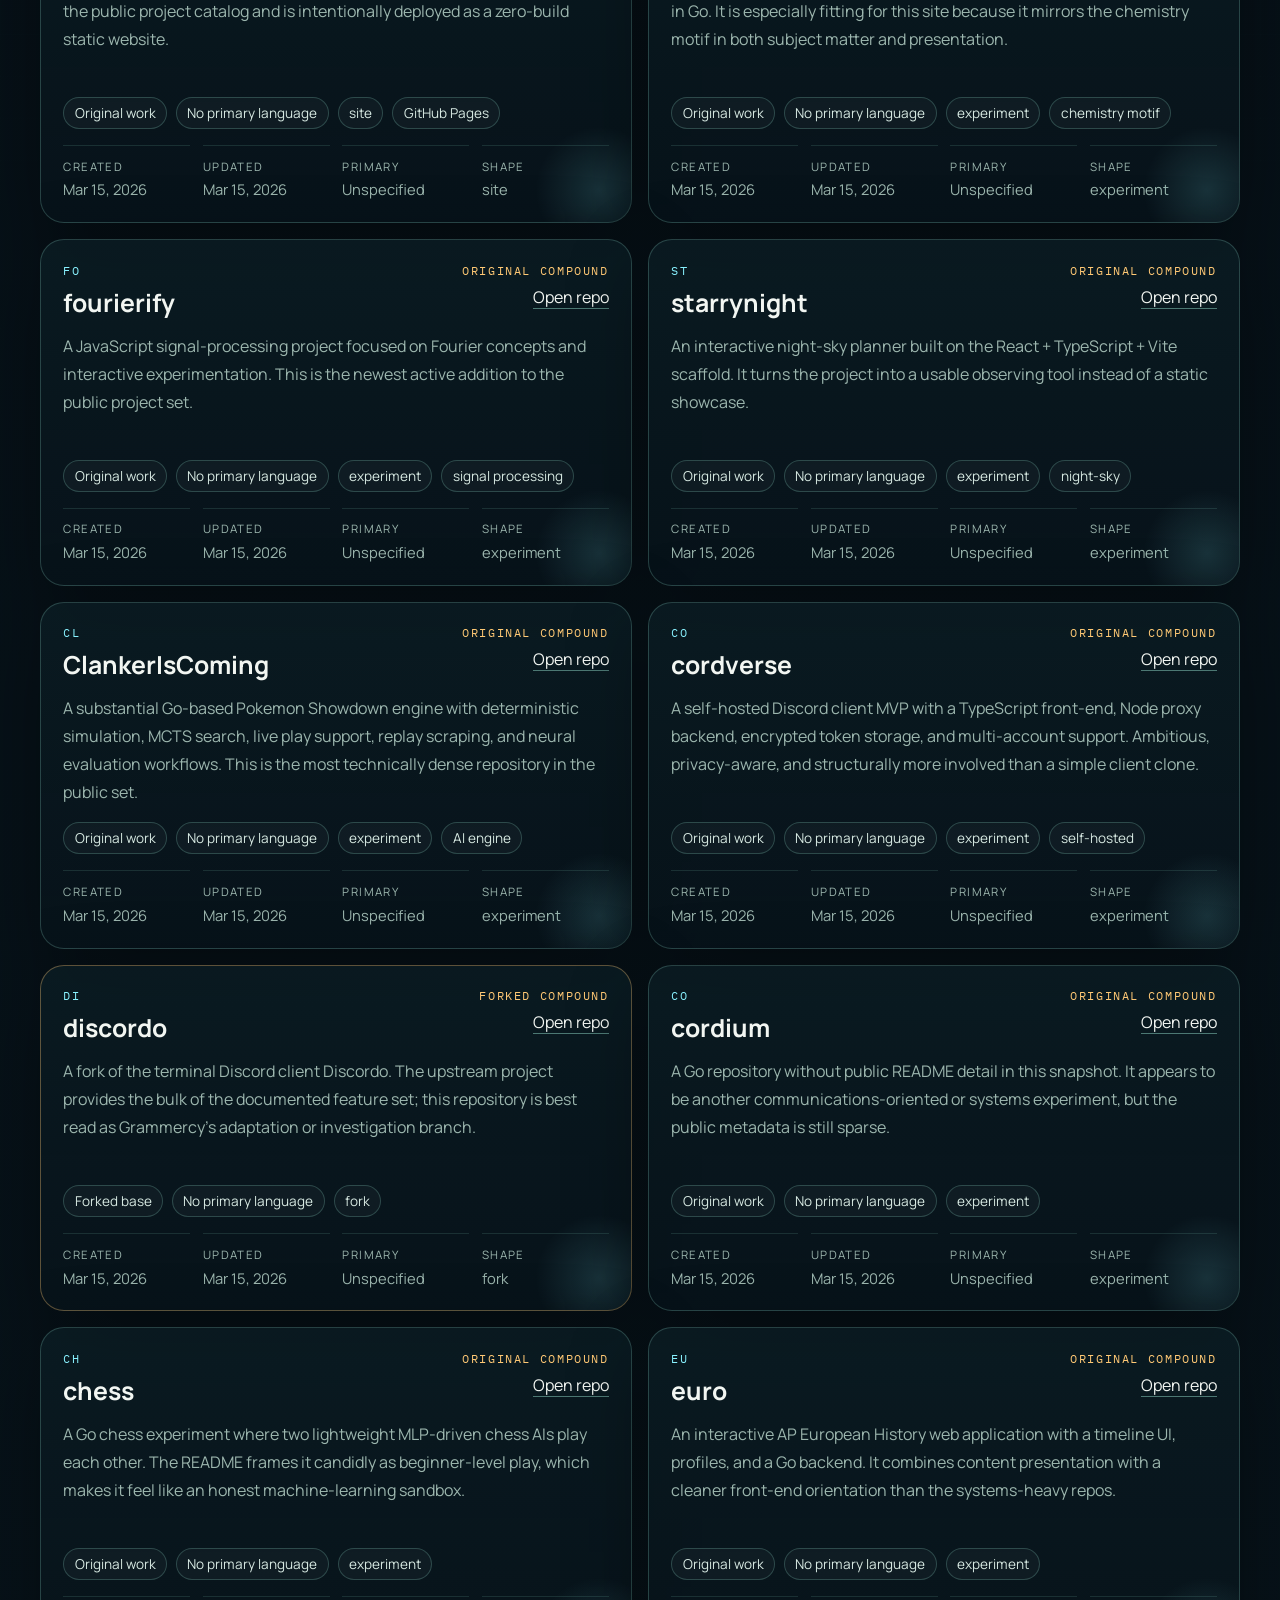
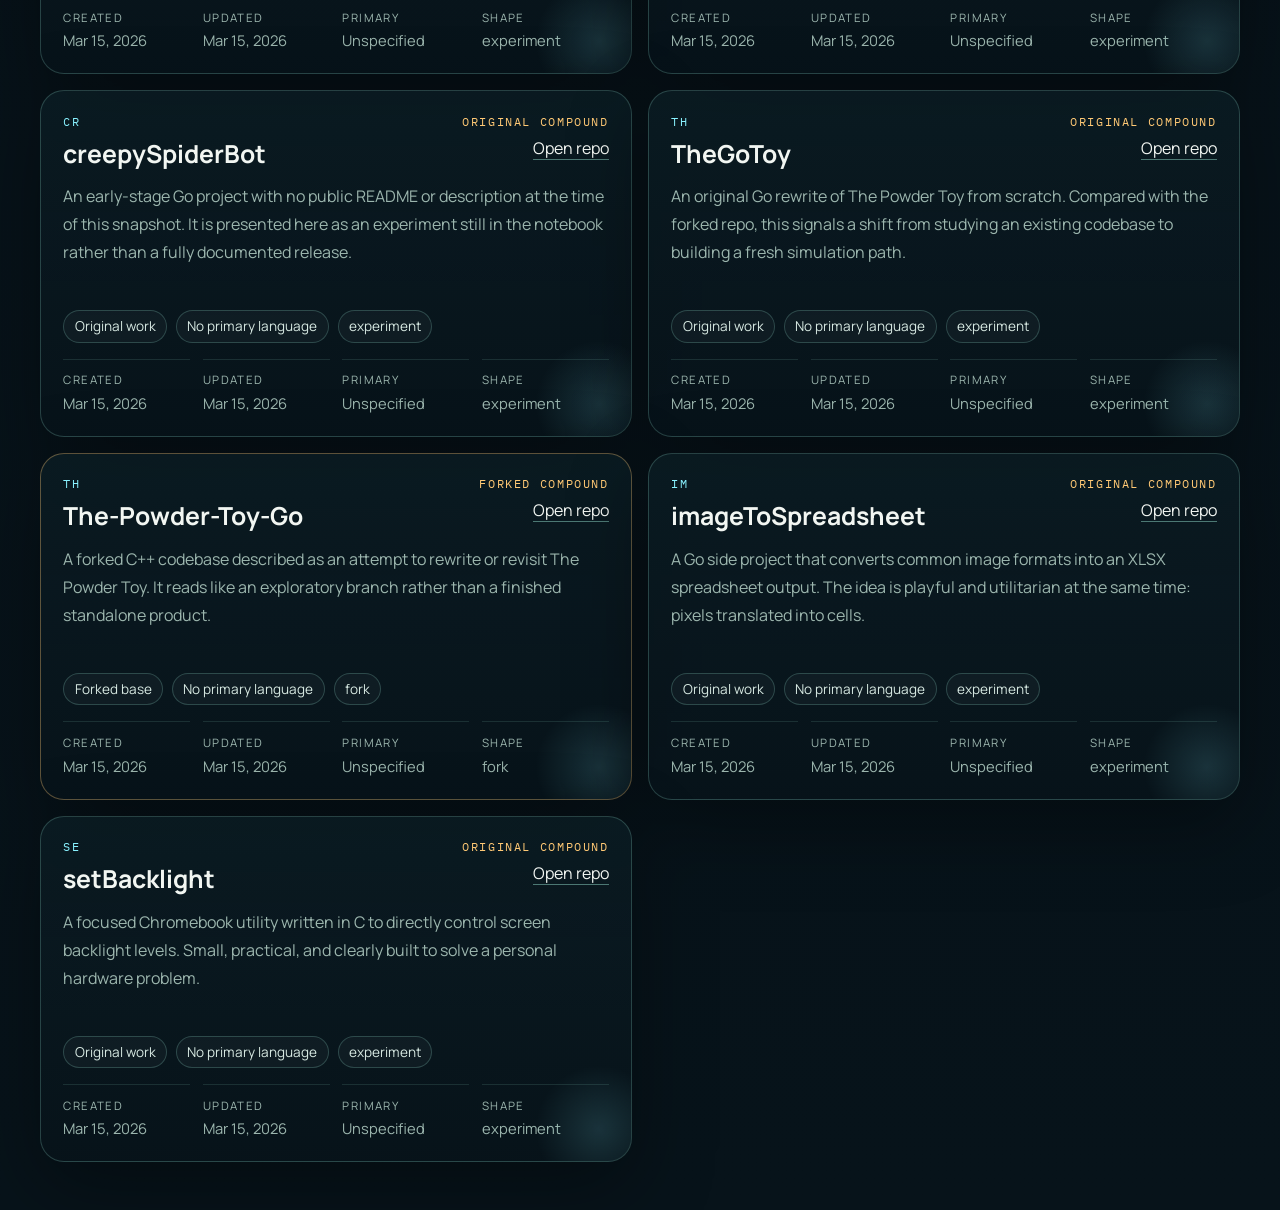
==== commit 6196c073: "Build Starrynight as an interactive observation planner" ====
--- a/index.html
+++ b/index.html
@@ -196,25 +196,24 @@
         <section class="simulator-promo" aria-label="Starrynight project">
           <div class="section-heading">
             <div>
-              <p class="eyebrow">Night-sky Project</p>
-              <h2>Open the Starrynight tab from this same site</h2>
+              <p class="eyebrow">Night-sky App</p>
+              <h2>Run the Starrynight planner from this same site</h2>
             </div>
             <p class="section-note">
-              Starrynight now has its own landing page at <code>/starrynight/</code>.
+              Starrynight now runs as an interactive planner at <code>/starrynight/</code>.
             </p>
           </div>
 
           <article class="simulator-card">
             <div>
-              <p class="simulator-kicker">Now orbiting</p>
-              <h3>A fresh TypeScript launchpad for a future celestial interface</h3>
+              <p class="simulator-kicker">Now active</p>
+              <h3>A live observing tool with sky conditions, target picks, and a star chart</h3>
               <p>
-                Starrynight is currently a React + TypeScript + Vite scaffold, so the
-                page presents it as a bright new origin point rather than pretending the
-                work is finished.
+                Use Starrynight to tune a sky, compare observing conditions, and choose the
+                strongest targets for the night.
               </p>
             </div>
-            <a class="button button-primary" href="./starrynight/">Open Starrynight</a>
+            <a class="button button-primary" href="./starrynight/">Open planner</a>
           </article>
         </section>
 
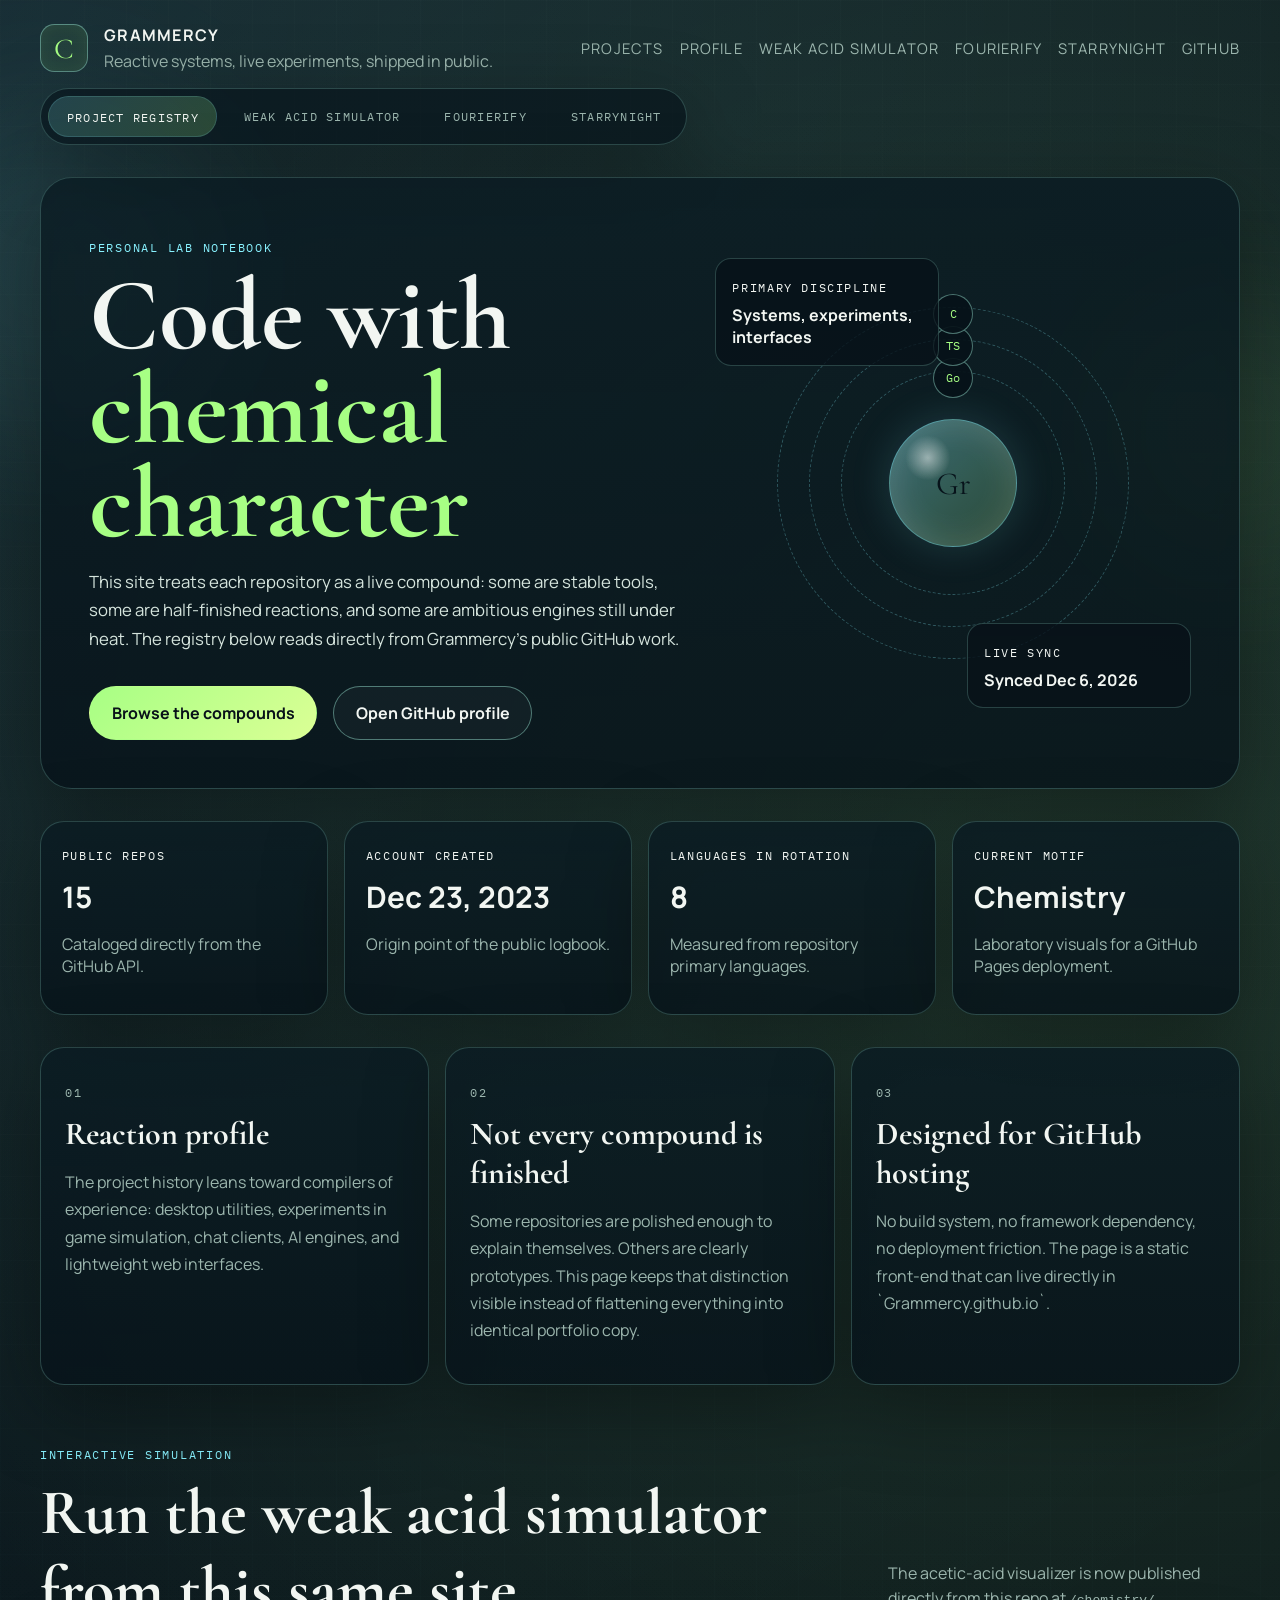
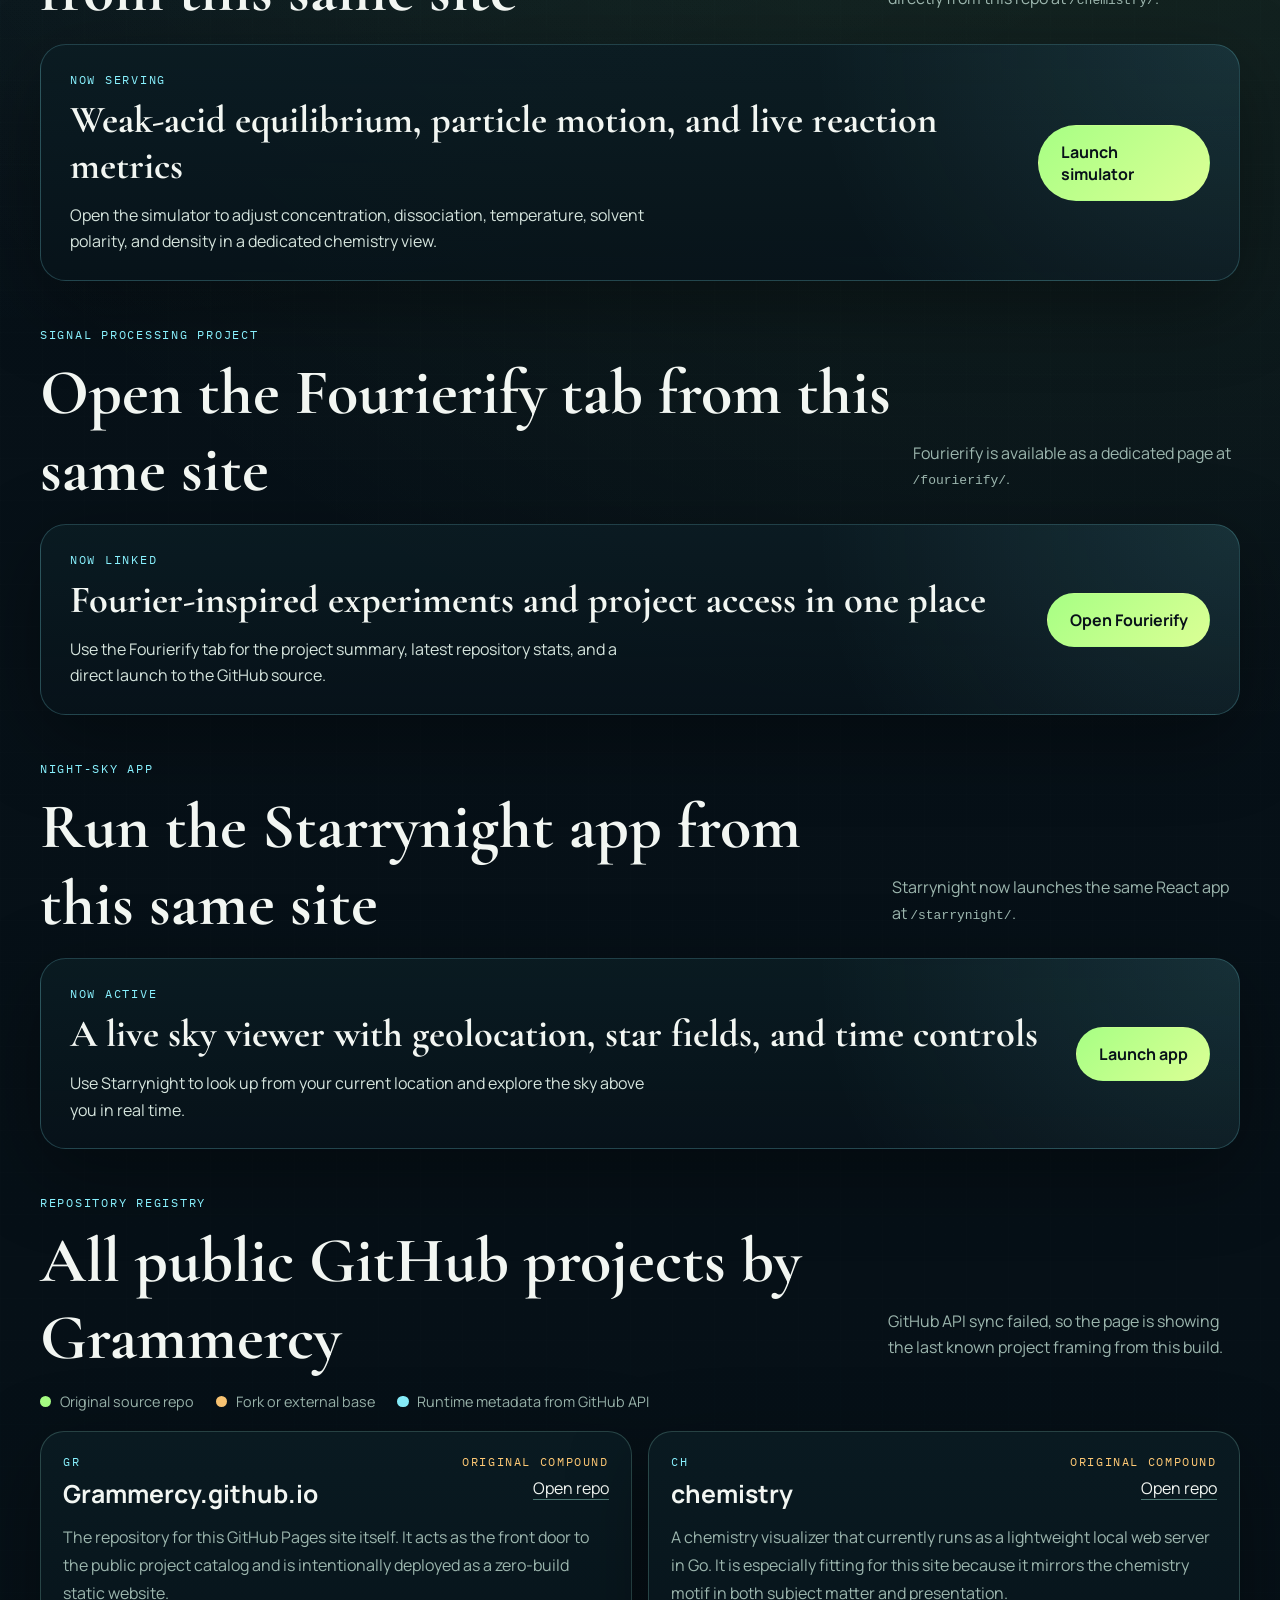
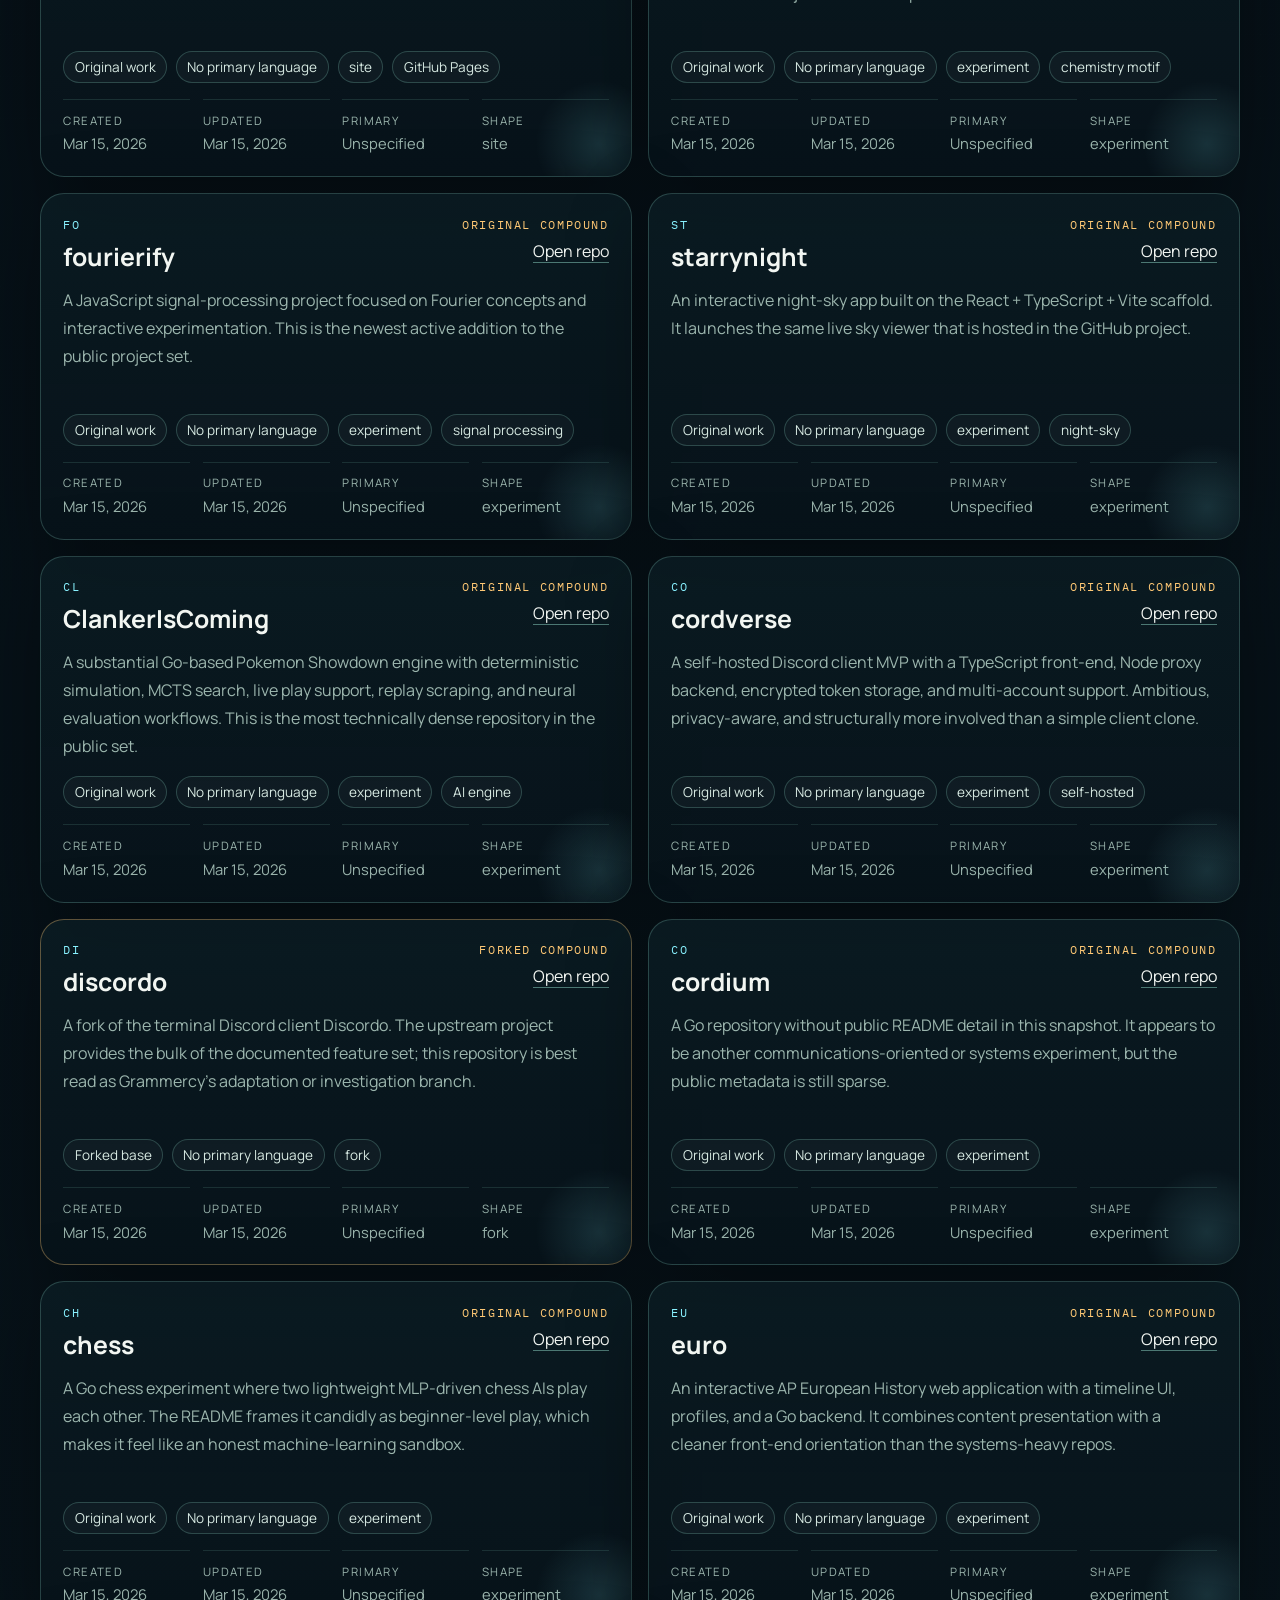
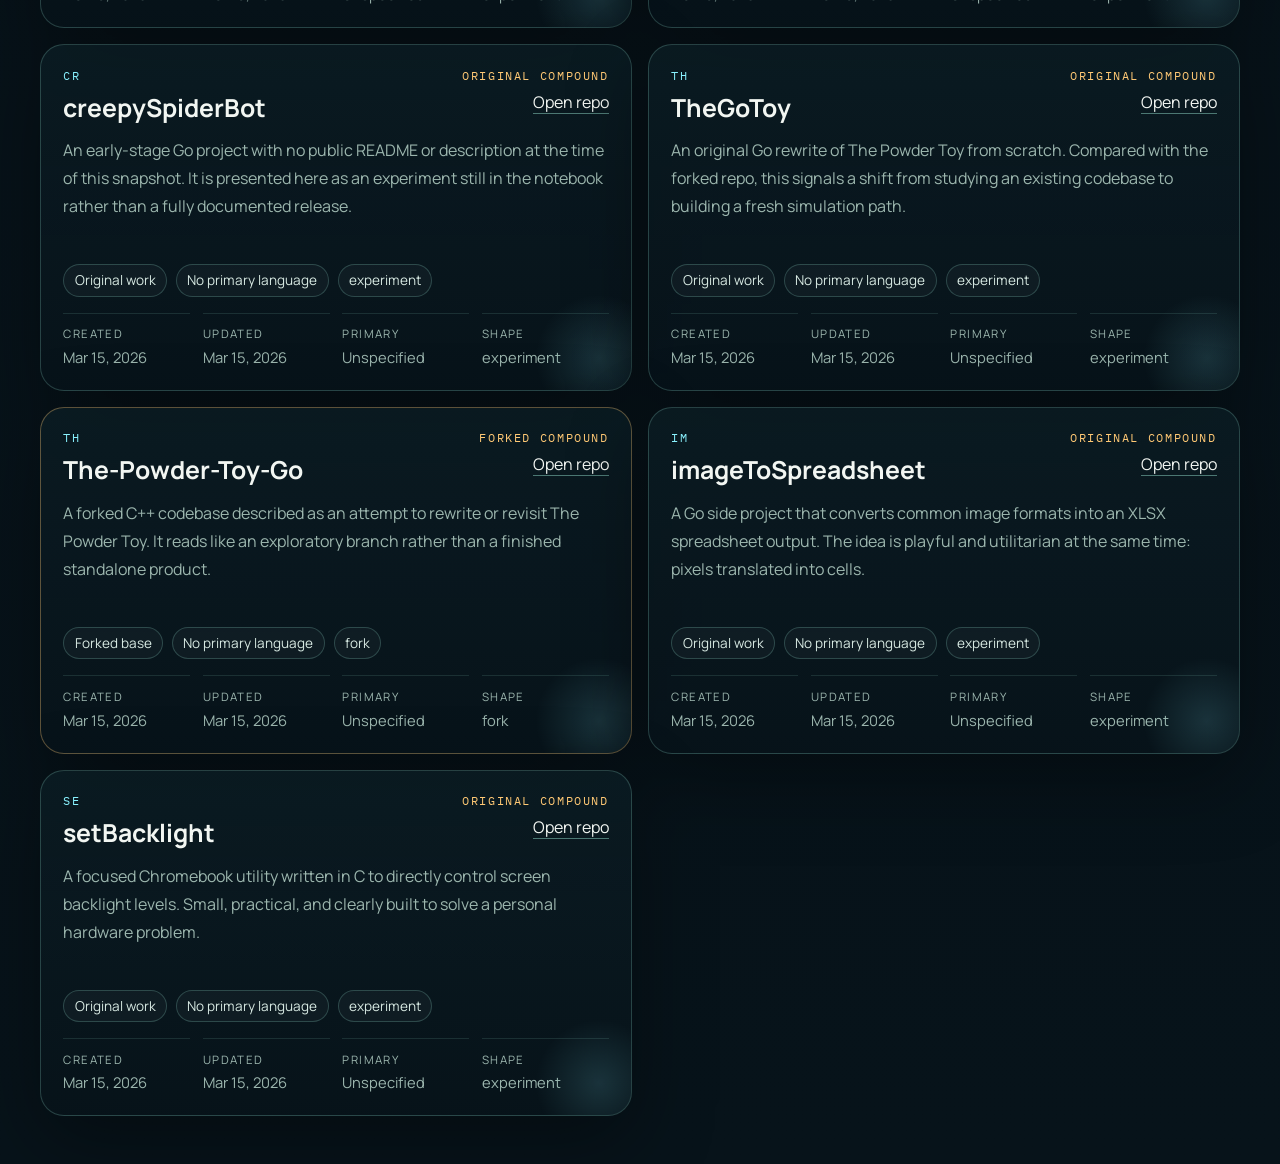
==== commit 03350988: "Serve Starrynight React app from the website" ====
--- a/index.html
+++ b/index.html
@@ -197,23 +197,23 @@
           <div class="section-heading">
             <div>
               <p class="eyebrow">Night-sky App</p>
-              <h2>Run the Starrynight planner from this same site</h2>
+              <h2>Run the Starrynight app from this same site</h2>
             </div>
             <p class="section-note">
-              Starrynight now runs as an interactive planner at <code>/starrynight/</code>.
+              Starrynight now launches the same React app at <code>/starrynight/</code>.
             </p>
           </div>
 
           <article class="simulator-card">
             <div>
               <p class="simulator-kicker">Now active</p>
-              <h3>A live observing tool with sky conditions, target picks, and a star chart</h3>
+              <h3>A live sky viewer with geolocation, star fields, and time controls</h3>
               <p>
-                Use Starrynight to tune a sky, compare observing conditions, and choose the
-                strongest targets for the night.
+                Use Starrynight to look up from your current location and explore the sky
+                above you in real time.
               </p>
             </div>
-            <a class="button button-primary" href="./starrynight/">Open planner</a>
+            <a class="button button-primary" href="./starrynight/">Launch app</a>
           </article>
         </section>
 
